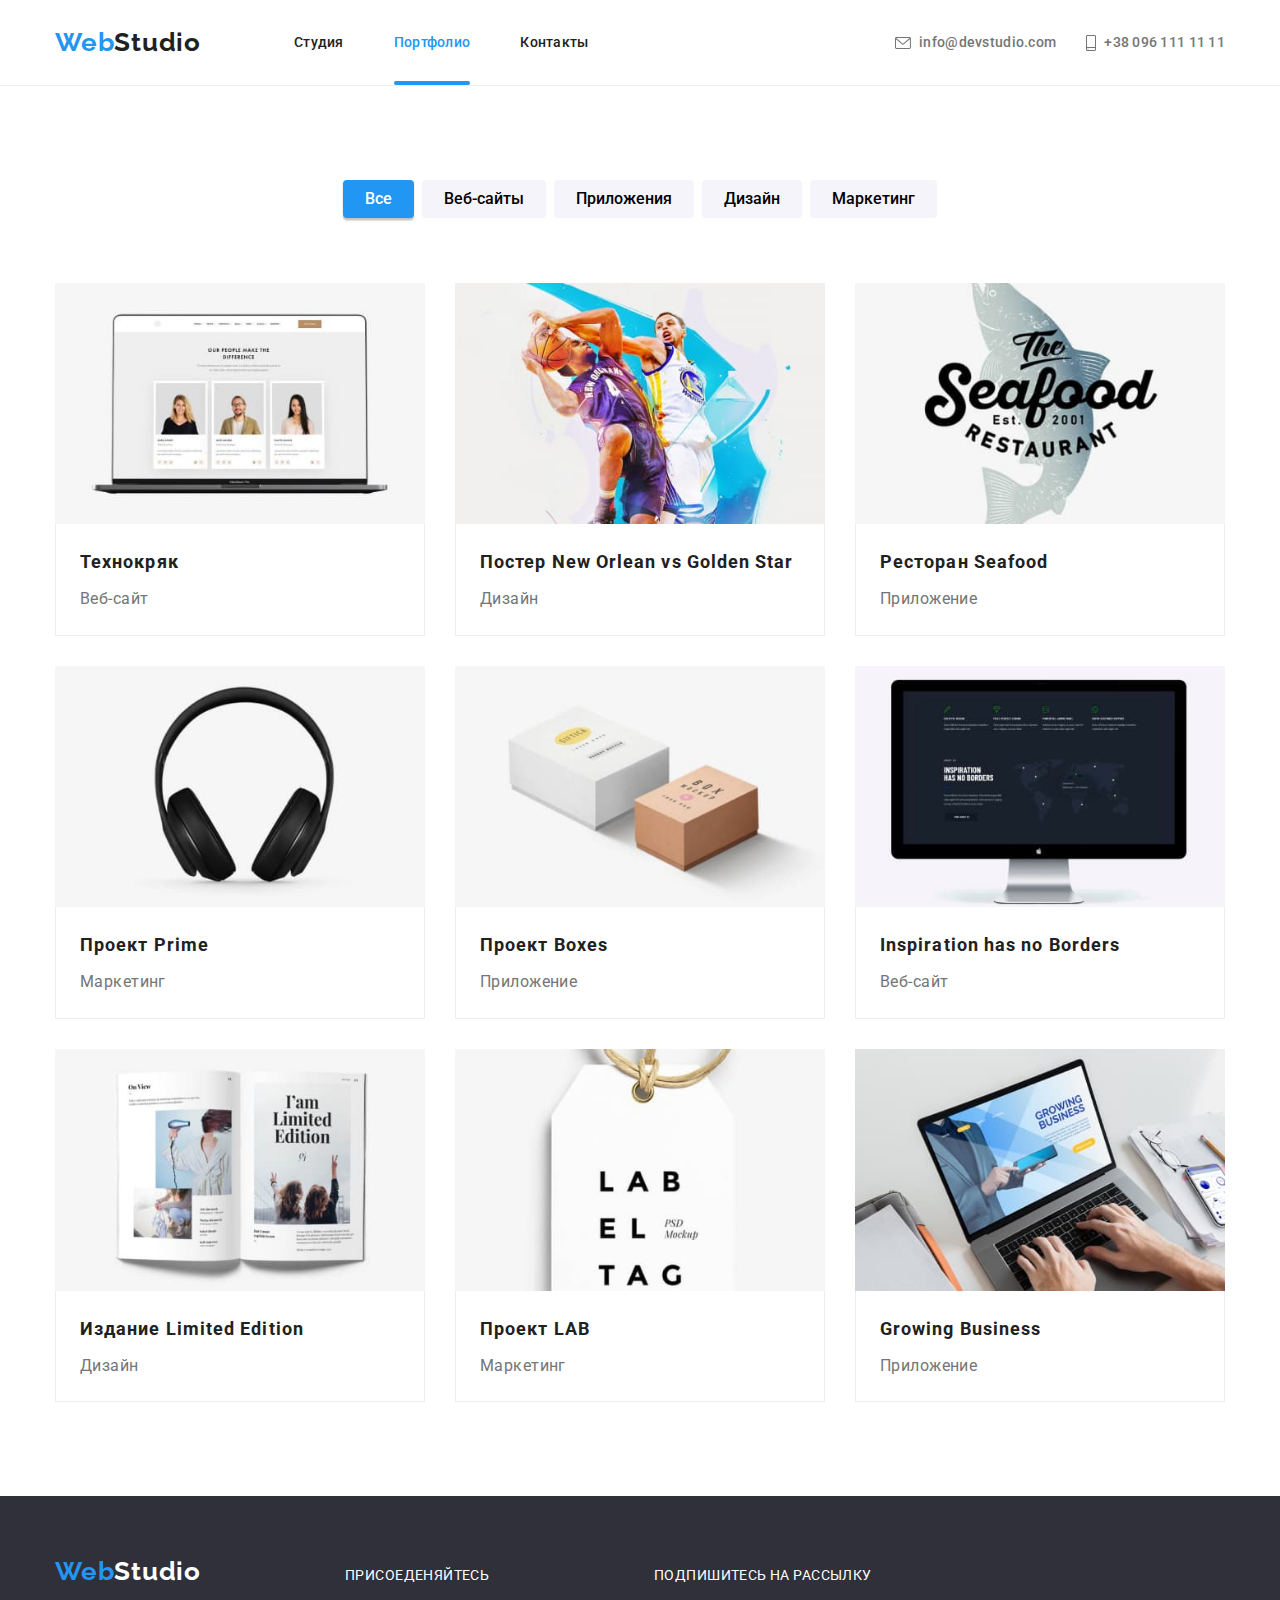
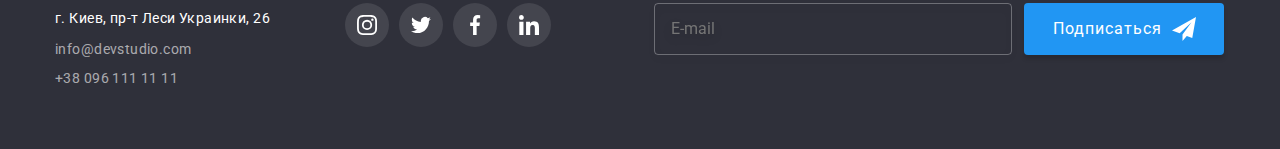
==== portfolio.html @ b33a1e32 "first commit" ====
<!DOCTYPE html>
<html lang="ru">
  <head>
    <meta charset="UTF-8" />
    <meta http-equiv="X-UA-Compatible" content="IE=edge" />
    <meta name="viewport" content="width=device-width, initial-scale=1.0" />
    <title>WebStudio</title>

    <link rel="preconnect" href="https://fonts.googleapis.com" />
    <link rel="preconnect" href="https://fonts.gstatic.com" crossorigin />
    <link
      href="https://fonts.googleapis.com/css2?family=Raleway:wght@700&family=Roboto:wght@400;500;700;900&display=swap"
      rel="stylesheet"
    />

    <link
      rel="stylesheet"
      href="https://cdnjs.cloudflare.com/ajax/libs/modern-normalize/1.0.0/modern-normalize.min.css"
    />

    <link rel="stylesheet" href="css/main.min.css" />
  </head>
  <body>
    <!-- Шапка -->
    <header class="header">
      <div class="container header__wrap">
        <a class="logo logo--for-header" href="/index.html" lang="en"
          ><span class="logo__span">Web</span>Studio</a
        >

        <button class="menu__button" type="button">
          <svg
            width="40"
            height="40"
            aria-expanded="false"
            aria-controls="header__menu"
            aria-label="Переключатель мобильного меню"
          >
            <use
              class="menu__open"
              href="./images/icons.svg#icon-menu-mobile"
            ></use>
            <use
              class="menu__close"
              href="./images/icons.svg#icon-close-mobile"
            ></use>
          </svg>
        </button>

        <div class="header__menu" id="header__menu">
          <nav class="nav">
            <ul class="flex nav__list">
              <li class="nav__item">
                <a class="nav__link" href="index.html">Студия</a>
              </li>
              <li class="nav__item">
                <a class="nav__link nav__link--active" href="portfolio.html"
                  >Портфолио</a
                >
              </li>
              <li class="nav__item nav__item--margin">
                <a class="nav__link" href="#footer">Контакты</a>
              </li>
            </ul>
          </nav>

          <div class="header-contacts">
            <ul class="flex header-contacts__list">
              <li class="header-contacts__item">
                <a
                  class="nav__link nav__link--color"
                  href="mailto:info@devstudio.com"
                >
                  <svg class="header-contacts__icon" width="16" height="12">
                    <use href="./images/icons.svg#envelope"></use>
                  </svg>
                  info@devstudio.com
                </a>
              </li>
              <li class="header-contacts__item header-contacts__item--margin">
                <a
                  class="nav__link nav__link--color nav__link--phone"
                  href="tel:+380961111111"
                >
                  <svg class="header-contacts__icon" width="10" height="16">
                    <use href="./images/icons.svg#smartphone"></use>
                  </svg>
                  +38 096 111 11 11
                </a>
              </li>
            </ul>
            <ul class="header-social__list">
              <li class="header-social__item header-social__item--after">
                <a class="header-social__link" href="#">Instagram</a>
              </li>
              <li class="header-social__item header-social__item--after">
                <a class="header-social__link" href="#">Twitter</a>
              </li>
              <li class="header-social__item header-social__item--after">
                <a class="header-social__link" href="#">Facebook</a>
              </li>
              <li class="header-social__item">
                <a class="header-social__link" href="#">LinkedIn</a>
              </li>
            </ul>
          </div>
        </div>
      </div>
    </header>
    <!-- Главный контент -->
    <main class="main">
      <section class="section portfolio">
        <div class="container">
          <!-- Логический заголовок -->
          <h1 class="visually-hidden">Портфолио</h1>
          <div class="portfolio__btn-wrapper">
            <ul class="portfolio__btn-list">
              <li class="portfolio__btn-item">
                <button
                  class="portfolio__btn portfolio__btn--active"
                  type="button"
                >
                  Все
                </button>
              </li>
              <li class="portfolio__btn-item">
                <button class="portfolio__btn" type="button">Веб-сайты</button>
              </li>
              <li class="portfolio__btn-item">
                <button class="portfolio__btn" type="button">Приложения</button>
              </li>
              <li class="portfolio__btn-item">
                <button class="portfolio__btn" type="button">Дизайн</button>
              </li>
              <li class="portfolio__btn-item portfolio__btn-item--no-margin">
                <button class="portfolio__btn" type="button">Маркетинг</button>
              </li>
            </ul>
          </div>

          <ul class="portfolio__list">
            <li class="portfolio__item">
              <a class="potfolio__link" href="#">
                <div class="portfolio__thumb">
                  <img
                    class="potfolio__img"
                    srcset="
                      ./images/project-1.jpg    1x,
                      ./images/project-1@x2.jpg 2x
                    "
                    src="./images/project-1.jpg"
                    width="450"
                    alt="проект-1"
                  />
                  <div class="portfolio__overlay">
                    <p class="potfolio__description">
                      Технокряк это современная площадка распространения
                      коронавируса. Компании используют эту платформу для
                      цифрового шпионажа и атак на защищённые сервера
                      конкурентов.
                    </p>
                  </div>
                </div>

                <div class="portfolio__inside-cards">
                  <h2 class="portfolio__title">Технокряк</h2>
                  <p class="portfolio__text portfolio__text--padding">
                    Веб-сайт
                  </p>
                </div>
              </a>
            </li>

            <li class="portfolio__item">
              <a class="potfolio__link" href="#">
                <div class="portfolio__thumb">
                  <img
                    class="potfolio__img"
                    srcset="
                      ./images/project-2.jpg    1x,
                      ./images/project-2@x2.jpg 2x
                    "
                    src="./images/project-2.jpg"
                    width="450"
                    alt="проект-2"
                  />
                  <div class="portfolio__overlay">
                    <p class="potfolio__description">
                      Технокряк это современная площадка распространения
                      коронавируса. Компании используют эту платформу для
                      цифрового шпионажа и атак на защищённые сервера
                      конкурентов.
                    </p>
                  </div>
                </div>

                <div class="portfolio__inside-cards">
                  <h2 class="portfolio__title">
                    Постер <span lang="en">New Orlean vs Golden Star</span>
                  </h2>
                  <p class="portfolio__text">Дизайн</p>
                </div>
              </a>
            </li>

            <li class="portfolio__item">
              <a class="potfolio__link" href="#">
                <div class="portfolio__thumb">
                  <img
                    class="potfolio__img"
                    srcset="
                      ./images/project-3.jpg    1x,
                      ./images/project-3@x2.jpg 2x
                    "
                    src="./images/project-3.jpg"
                    width="450"
                    alt="проект-3"
                  />
                  <div class="portfolio__overlay">
                    <p class="potfolio__description">
                      Технокряк это современная площадка распространения
                      коронавируса. Компании используют эту платформу для
                      цифрового шпионажа и атак на защищённые сервера
                      конкурентов.
                    </p>
                  </div>
                </div>

                <div class="portfolio__inside-cards">
                  <h2 class="portfolio__title">
                    Ресторан <span lang="en">Seafood</span>
                  </h2>
                  <p class="portfolio__text">Приложение</p>
                </div>
              </a>
            </li>

            <li class="portfolio__item">
              <a class="potfolio__link" href="#">
                <div class="portfolio__thumb">
                  <img
                    class="potfolio__img"
                    srcset="
                      ./images/project-4.jpg    1x,
                      ./images/project-4@x2.jpg 2x
                    "
                    src="./images/project-4.jpg"
                    width="450"
                    alt="проект-4"
                  />
                  <div class="portfolio__overlay">
                    <p class="potfolio__description">
                      Технокряк это современная площадка распространения
                      коронавируса. Компании используют эту платформу для
                      цифрового шпионажа и атак на защищённые сервера
                      конкурентов.
                    </p>
                  </div>
                </div>

                <div class="portfolio__inside-cards">
                  <h2 class="portfolio__title">
                    Проект <span lang="en">Prime</span>
                  </h2>
                  <p class="portfolio__text">Маркетинг</p>
                </div>
              </a>
            </li>

            <li class="portfolio__item">
              <a class="potfolio__link" href="#">
                <div class="portfolio__thumb">
                  <img
                    class="potfolio__img"
                    srcset="
                      ./images/project-5.jpg    1x,
                      ./images/project-5@x2.jpg 2x
                    "
                    src="./images/project-5.jpg"
                    width="450"
                    alt="проект-5"
                  />
                  <div class="portfolio__overlay">
                    <p class="potfolio__description">
                      Технокряк это современная площадка распространения
                      коронавируса. Компании используют эту платформу для
                      цифрового шпионажа и атак на защищённые сервера
                      конкурентов.
                    </p>
                  </div>
                </div>

                <div class="portfolio__inside-cards">
                  <h2 class="portfolio__title">
                    Проект <span lang="en">Boxes</span>
                  </h2>
                  <p class="portfolio__text">Приложение</p>
                </div>
              </a>
            </li>

            <li class="portfolio__item">
              <a class="potfolio__link" href="#">
                <div class="portfolio__thumb">
                  <img
                    class="potfolio__img"
                    srcset="
                      ./images/project-6.jpg    1x,
                      ./images/project-6@x2.jpg 2x
                    "
                    src="./images/project-6.jpg"
                    width="450"
                    alt="проект-6"
                  />
                  <div class="portfolio__overlay">
                    <p class="potfolio__description">
                      Технокряк это современная площадка распространения
                      коронавируса. Компании используют эту платформу для
                      цифрового шпионажа и атак на защищённые сервера
                      конкурентов.
                    </p>
                  </div>
                </div>

                <div class="portfolio__inside-cards">
                  <h2 class="portfolio__title" lang="en">
                    Inspiration has no Borders
                  </h2>
                  <p class="portfolio__text">Веб-сайт</p>
                </div>
              </a>
            </li>

            <li class="portfolio__item">
              <a class="potfolio__link" href="#">
                <div class="portfolio__thumb">
                  <img
                    class="potfolio__img"
                    srcset="
                      ./images/project-7.jpg    1x,
                      ./images/project-7@x2.jpg 2x
                    "
                    src="./images/project-7.jpg"
                    width="450"
                    alt="проект-7"
                  />
                  <div class="portfolio__overlay">
                    <p class="potfolio__description">
                      Технокряк это современная площадка распространения
                      коронавируса. Компании используют эту платформу для
                      цифрового шпионажа и атак на защищённые сервера
                      конкурентов.
                    </p>
                  </div>
                </div>

                <div class="portfolio__inside-cards">
                  <h2 class="portfolio__title">
                    Издание <span lang="en">Limited Edition</span>
                  </h2>
                  <p class="portfolio__text">Дизайн</p>
                </div>
              </a>
            </li>

            <li class="portfolio__item">
              <a class="potfolio__link" href="#">
                <div class="portfolio__thumb">
                  <img
                    class="potfolio__img"
                    srcset="
                      ./images/project-8.jpg    1x,
                      ./images/project-8@x2.jpg 2x
                    "
                    src="./images/project-8.jpg"
                    width="450"
                    alt="проект-8"
                  />
                  <div class="portfolio__overlay">
                    <p class="potfolio__description">
                      Технокряк это современная площадка распространения
                      коронавируса. Компании используют эту платформу для
                      цифрового шпионажа и атак на защищённые сервера
                      конкурентов.
                    </p>
                  </div>
                </div>

                <div class="portfolio__inside-cards">
                  <h2 class="portfolio__title">
                    Проект <span lang="en">LAB</span>
                  </h2>
                  <p class="portfolio__text">Маркетинг</p>
                </div>
              </a>
            </li>

            <li class="portfolio__item">
              <a class="potfolio__link" href="#">
                <div class="portfolio__thumb">
                  <img
                    class="potfolio__img"
                    srcset="
                      ./images/project-9.jpg    1x,
                      ./images/project-9@x2.jpg 2x
                    "
                    src="./images/project-9.jpg"
                    width="450"
                    alt="проект-9"
                  />
                  <div class="portfolio__overlay">
                    <p class="potfolio__description">
                      Технокряк это современная площадка распространения
                      коронавируса. Компании используют эту платформу для
                      цифрового шпионажа и атак на защищённые сервера
                      конкурентов.
                    </p>
                  </div>
                </div>

                <div class="portfolio__inside-cards">
                  <h2 class="portfolio__title" lang="en">Growing Business</h2>
                  <p class="portfolio__text">Приложение</p>
                </div>
              </a>
            </li>
          </ul>
        </div>
      </section>
    </main>
    <footer class="footer" id="footer">
      <div class="container">
        <div class="footer__contacts">
          <div class="address-wrap">
            <a class="logo logo--for-footer" href="#" lang="en"
              ><span class="logo__span">Web</span>Studio</a
            >
            <address class="address">
              г. Киев, пр-т Леси Украинки, 26
              <a class="address__link" href="mailto:info@devstudio.com"
                >info@devstudio.com</a
              >
              <a class="address__link" href="tel:+380961111111"
                >+38 096 111 11 11</a
              >
            </address>
          </div>

          <div class="social">
            <span class="footer__title">присоеденяйтесь</span>
            <ul class="social__list">
              <li class="social__item">
                <a class="social__link social__link--for-footer" href="#">
                  <svg class="social__icon" width="20" height="20">
                    <use href="./images/icons.svg#instagram"></use>
                  </svg>
                </a>
              </li>
              <li class="social__item">
                <a class="social__link social__link--for-footer" href="#">
                  <svg class="social__icon" width="20" height="20">
                    <use href="./images/icons.svg#twitter"></use>
                  </svg>
                </a>
              </li>
              <li class="social__item">
                <a class="social__link social__link--for-footer" href="#">
                  <svg class="social__icon" width="20" height="20">
                    <use href="./images/icons.svg#facebook"></use>
                  </svg>
                </a>
              </li>
              <li class="social__item social__item--last">
                <a class="social__link social__link--for-footer" href="#">
                  <svg class="social__icon" width="20" height="20">
                    <use href="./images/icons.svg#linkedin"></use>
                  </svg>
                </a>
              </li>
            </ul>
          </div>

          <div class="footer__form">
            <span class="footer__title">Подпишитесь на рассылку</span>
            <form class="form">
              <input
                class="form__input"
                type="mail"
                name="e-mail"
                placeholder="E-mail"
              />
              <button class="btn btn--footer">
                Подписаться
                <svg class="btn__logo--footer" width="24" height="24">
                  <use href="./images/icons.svg#send"></use>
                </svg>
              </button>
            </form>
          </div>
        </div>
      </div>
    </footer>

    <script src="./js/mobile-menu.js"></script>
  </body>
</html>
---- css/main.min.css ----
*{outline:none}h1,h2,h3,h4,h5,h6,p,ul{margin:0;padding:0}a{text-decoration:none}img{display:block;max-width:100%;height:auto}ul{list-style:none;padding:0;margin:0}body{font-family:"Roboto",sans-serif;font-size:14px;letter-spacing:0.03em;margin:0;padding:0;color:#fff;background-color:#fff}body.modal-open,body.menu-open{overflow:hidden}.section{text-align:center;padding-top:60px;padding-bottom:60px}@media screen and (min-width: 1200px){.section{padding-top:94px;padding-bottom:94px}}.container{max-width:480px;margin:0 auto;padding-left:15px;padding-right:15px}@media screen and (min-width: 768px){.container{max-width:768px}}@media screen and (min-width: 1200px){.container{max-width:1200px}}.visually-hidden{position:absolute;width:1px;height:1px;margin:-1px;border:0;padding:0;white-space:nowrap;-webkit-clip-path:inset(100%);clip-path:inset(100%);clip:rect(0 0 0 0);overflow:hidden}.flex{display:-webkit-box;display:-ms-flexbox;display:flex;-webkit-box-pack:center;-ms-flex-pack:center;justify-content:center;-webkit-box-align:center;-ms-flex-align:center;align-items:center}.section-title{font-weight:700;font-size:28px;line-height:1.2;margin-bottom:30px;color:#212121}.social__list{display:-webkit-box;display:-ms-flexbox;display:flex;-webkit-box-align:center;-ms-flex-align:center;align-items:center;-webkit-box-pack:center;-ms-flex-pack:center;justify-content:center}.social__link{display:-webkit-box;display:-ms-flexbox;display:flex;-webkit-box-align:center;-ms-flex-align:center;align-items:center;-webkit-box-pack:center;-ms-flex-pack:center;justify-content:center;width:44px;height:44px;border:none;border-radius:50%;outline:none;-webkit-transition:background-color 250ms cubic-bezier(0.4, 0, 0.2, 1),color 250ms cubic-bezier(0.4, 0, 0.2, 1);transition:background-color 250ms cubic-bezier(0.4, 0, 0.2, 1),color 250ms cubic-bezier(0.4, 0, 0.2, 1)}.social__link:focus-within,.social__link:hover{background-color:#2196f3}.social__link--for-team{color:#afb1b8}.social__link--for-team:hover{color:#fff}.social__item{margin-right:10px}.social__item--last{margin-right:0}.social__link--for-footer{color:#fff;background-color:rgba(255,255,255,0.1)}.social__icon{fill:currentColor}.header{border-bottom:1px solid #ececec}.header__wrap{position:relative}@media screen and (min-width: 768px){.header__wrap{display:-webkit-box;display:-ms-flexbox;display:flex;-webkit-box-align:center;-ms-flex-align:center;align-items:center}}.header__menu{display:none;font-weight:500;letter-spacing:0.02em;color:#212121;background-color:#fff}@media screen and (max-width: 767px){.header__menu.is-open{display:-webkit-box;display:-ms-flexbox;display:flex;-webkit-box-orient:vertical;-webkit-box-direction:normal;-ms-flex-direction:column;flex-direction:column;-webkit-box-pack:justify;-ms-flex-pack:justify;justify-content:space-between;position:absolute;top:0;left:0;width:100%;height:100vh;padding:40px 48px;z-index:5}}@media screen and (min-width: 768px){.header__menu{display:-webkit-box;display:-ms-flexbox;display:flex;-webkit-box-align:center;-ms-flex-align:center;align-items:center;-webkit-box-flex:1;-ms-flex-positive:1;flex-grow:1;margin-left:88px}}@media screen and (min-width: 1200px){.header__menu{margin-left:93px}}.nav__list{-webkit-box-orient:vertical;-webkit-box-direction:normal;-ms-flex-direction:column;flex-direction:column;-webkit-box-align:start;-ms-flex-align:start;align-items:flex-start}@media screen and (min-width: 768px){.nav__list{-webkit-box-orient:horizontal;-webkit-box-direction:normal;-ms-flex-direction:row;flex-direction:row;-webkit-box-align:center;-ms-flex-align:center;align-items:center}}@media screen and (max-width: 767px){.nav__item{margin-bottom:32px}}@media screen and (min-width: 768px){.nav__item{margin-right:50px}}.nav__link{position:relative;display:block;font-size:40px;line-height:1.2;color:#212121;-webkit-transition:color 250ms cubic-bezier(0.4, 0, 0.2, 1),background 250ms cubic-bezier(0.4, 0, 0.2, 1);transition:color 250ms cubic-bezier(0.4, 0, 0.2, 1),background 250ms cubic-bezier(0.4, 0, 0.2, 1)}.nav__link:hover,.nav__link:focus{color:#2196f3}@media screen and (min-width: 768px){.nav__link{font-size:14px;line-height:1.5;padding-top:32px;padding-bottom:32px}}.nav__link--active{color:#2196f3}.nav__link--active.nav__link--active::after{content:'';position:absolute;left:0;bottom:0;display:block;width:100%;height:4px;background:#2196f3;border-radius:2px}@media screen and (min-width: 768px){.header-contacts{margin-left:auto}}.header-contacts__list{-webkit-box-orient:vertical;-webkit-box-direction:reverse;-ms-flex-direction:column-reverse;flex-direction:column-reverse;-webkit-box-align:start;-ms-flex-align:start;align-items:flex-start}@media screen and (min-width: 768px){.header-contacts__list{-webkit-box-orient:vertical;-webkit-box-direction:normal;-ms-flex-direction:column;flex-direction:column}}@media screen and (min-width: 1200px){.header-contacts__list{-webkit-box-orient:horizontal;-webkit-box-direction:normal;-ms-flex-direction:row;flex-direction:row}}@media screen and (max-width: 767px){.header-contacts__item{margin-bottom:64px}}@media screen and (min-width: 768px){.header-contacts__item{margin-bottom:10px}}@media screen and (min-width: 1200px){.header-contacts__item{padding-top:32px;padding-bottom:32px;margin:0;margin-right:30px}}@media screen and (max-width: 767px){.header-contacts__item--margin{margin-bottom:32px}}@media screen and (min-width: 768px){.header-contacts__item--margin{margin-bottom:0}}@media screen and (min-width: 1200px){.header-contacts__item--margin{margin-right:0}}.nav__link--color{color:#757575}@media screen and (max-width: 767px){.nav__link--color{font-size:24px;line-height:1.2}}@media screen and (min-width: 768px){.nav__link--color{display:-webkit-box;display:-ms-flexbox;display:flex;-webkit-box-align:center;-ms-flex-align:center;align-items:center;padding-top:0;padding-bottom:0}}@media screen and (max-width: 767px){.nav__link--phone{font-size:calc((100vw - 320px) / (480 - 320) * (34 - 26) + 26px);line-height:1.2;color:#2196f3}}.header-contacts__icon{display:none}@media screen and (min-width: 768px){.header-contacts__icon{display:inline-block;margin-right:8px;fill:currentColor}}.header-social__list{display:-webkit-box;display:-ms-flexbox;display:flex;margin:-10px}@media screen and (min-width: 768px){.header-social__list{display:none}}.header-social__item{position:relative;margin:10px}.header-social__item--after::after{content:'';position:absolute;top:0;right:-10px;height:100%;border-right:1px solid rgba(33,33,33,0.2)}.header-social__link{color:#2196f3}.logo{display:inline-block;font-family:"Raleway",sans-serif;font-weight:bold;font-size:24px;line-height:1.2;letter-spacing:0.03em;color:#212121}@media screen and (min-width: 1200px){.logo{font-size:26px}}.logo__span{color:#2196f3}.logo--for-header{margin-top:16px;margin-bottom:16px}.logo--for-footer{color:#fff;margin-bottom:20px}.menu__button{position:absolute;top:50%;right:0;-webkit-transform:translateY(-50%);transform:translateY(-50%);width:44px;height:44px;margin:0;padding:0;border:0;background-color:transparent;z-index:10;-webkit-transition:opacity 250ms cubic-bezier(0.4, 0, 0.2, 1),color 250ms cubic-bezier(0.4, 0, 0.2, 1);transition:opacity 250ms cubic-bezier(0.4, 0, 0.2, 1),color 250ms cubic-bezier(0.4, 0, 0.2, 1)}.menu__button:focus,.menu__button:hover{color:#2196f3}@media screen and (min-width: 768px){.menu__button{display:none}}.menu__button .menu__close{opacity:0}.menu__button.is-open .menu__close{opacity:1}.menu__button.is-open .menu__open{opacity:0}.menu__close,.menu__open{fill:currentColor}.section__hero{max-width:480px;margin-left:auto;margin-right:auto;padding-top:118px;padding-bottom:118px;text-align:center;background-color:#2f303a;background-image:-webkit-gradient(linear, left top, right top, from(rgba(47,48,58,0.4)), to(rgba(47,48,58,0.4))),url("../../images/mobile/hero-bg-img.jpg");background-image:linear-gradient(to right, rgba(47,48,58,0.4), rgba(47,48,58,0.4)),url("../../images/mobile/hero-bg-img.jpg");background-repeat:no-repeat;background-position:center;background-size:cover}@media (min-device-pixel-ratio: 2), (-webkit-min-device-pixel-ratio: 2), (min-resolution: 192dpi), (min-resolution: 2dppx){.section__hero{background-image:-webkit-gradient(linear, left top, right top, from(rgba(47,48,58,0.4)), to(rgba(47,48,58,0.4))),url("../../images/mobile/hero-bg-img@2x.jpg");background-image:linear-gradient(to right, rgba(47,48,58,0.4), rgba(47,48,58,0.4)),url("../../images/mobile/hero-bg-img@2x.jpg")}}@media screen and (min-width: 768px){.section__hero{max-width:768px;background-image:-webkit-gradient(linear, left top, right top, from(rgba(47,48,58,0.4)), to(rgba(47,48,58,0.4))),url("../../images/tablet/hero-bg-img.jpg");background-image:linear-gradient(to right, rgba(47,48,58,0.4), rgba(47,48,58,0.4)),url("../../images/tablet/hero-bg-img.jpg")}}@media screen and (min-width: 768px) and (min-device-pixel-ratio: 2), screen and (min-width: 768px) and (-webkit-min-device-pixel-ratio: 2), screen and (min-width: 768px) and (min-resolution: 192dpi), screen and (min-width: 768px) and (min-resolution: 2dppx){.section__hero{background-image:-webkit-gradient(linear, left top, right top, from(rgba(47,48,58,0.4)), to(rgba(47,48,58,0.4))),url("../../images/tablet/hero-bg-img@2x.jpg");background-image:linear-gradient(to right, rgba(47,48,58,0.4), rgba(47,48,58,0.4)),url("../../images/tablet/hero-bg-img@2x.jpg")}}@media screen and (min-width: 1200px){.section__hero{max-width:1600px;padding-top:200px;padding-bottom:200px;background-image:-webkit-gradient(linear, left top, right top, from(rgba(47,48,58,0.4)), to(rgba(47,48,58,0.4))),url("../../images/desctop/hero-bg-img.jpg");background-image:linear-gradient(to right, rgba(47,48,58,0.4), rgba(47,48,58,0.4)),url("../../images/desctop/hero-bg-img.jpg")}}@media screen and (min-width: 1200px) and (min-device-pixel-ratio: 2), screen and (min-width: 1200px) and (-webkit-min-device-pixel-ratio: 2), screen and (min-width: 1200px) and (min-resolution: 192dpi), screen and (min-width: 1200px) and (min-resolution: 2dppx){.section__hero{background-image:-webkit-gradient(linear, left top, right top, from(rgba(47,48,58,0.4)), to(rgba(47,48,58,0.4))),url("../../images/desctop/hero-bg-img@2x.jpg");background-image:linear-gradient(to right, rgba(47,48,58,0.4), rgba(47,48,58,0.4)),url("../../images/desctop/hero-bg-img@2x.jpg")}}.hero__title{max-width:360px;margin:0 auto;margin-bottom:30px;font-weight:900;font-size:26px;line-height:1.6;letter-spacing:0.06em;text-transform:uppercase}@media screen and (min-width: 1200px){.hero__title{min-width:696px;font-size:44px;line-height:1.4}}.btn{font-family:"Roboto",sans-serif;font-size:16px;line-height:1.9;letter-spacing:0.06em;color:#fff;background:#2196f3;-webkit-box-shadow:0px 4px 4px rgba(0,0,0,0.15);box-shadow:0px 4px 4px rgba(0,0,0,0.15);border:none;border-radius:4px;padding:10px 32px;cursor:pointer;-webkit-transition:background-color 250ms cubic-bezier(0.4, 0, 0.2, 1),color 250ms cubic-bezier(0.4, 0, 0.2, 1),-webkit-box-shadow 250ms cubic-bezier(0.4, 0, 0.2, 1);transition:background-color 250ms cubic-bezier(0.4, 0, 0.2, 1),color 250ms cubic-bezier(0.4, 0, 0.2, 1),-webkit-box-shadow 250ms cubic-bezier(0.4, 0, 0.2, 1);transition:background-color 250ms cubic-bezier(0.4, 0, 0.2, 1),color 250ms cubic-bezier(0.4, 0, 0.2, 1),box-shadow 250ms cubic-bezier(0.4, 0, 0.2, 1);transition:background-color 250ms cubic-bezier(0.4, 0, 0.2, 1),color 250ms cubic-bezier(0.4, 0, 0.2, 1),box-shadow 250ms cubic-bezier(0.4, 0, 0.2, 1),-webkit-box-shadow 250ms cubic-bezier(0.4, 0, 0.2, 1)}.btn:focus,.btn:hover{background-color:#188ce8;-webkit-box-shadow:0px 4px 4px rgba(0,0,0,0.15);box-shadow:0px 4px 4px rgba(0,0,0,0.15);border-radius:4px}.btn--form{padding:10px 55px 10px 56px}.btn--footer{display:-webkit-box;display:-ms-flexbox;display:flex;-webkit-box-align:center;-ms-flex-align:center;align-items:center;margin:0 auto;padding:10px 28px 10px 29px}@media screen and (min-width: 1200px){.btn--footer{margin-left:12px}}.btn__logo--footer{margin-left:10px;fill:currentColor}.backdrop.is-hidden{visibility:hidden;opacity:0;pointer-events:none}.backdrop{position:fixed;top:0;left:0;width:100%;height:100%;padding:93px 15px 94px 15px;background:rgba(0,0,0,0.2);visibility:visible;opacity:1;z-index:1;-webkit-transition:opacity 250ms cubic-bezier(0.4, 0, 0.2, 1),visibility 250ms cubic-bezier(0.4, 0, 0.2, 1);transition:opacity 250ms cubic-bezier(0.4, 0, 0.2, 1),visibility 250ms cubic-bezier(0.4, 0, 0.2, 1);overflow-y:scroll}@media screen and (min-width: 768px){.backdrop{padding:0}}.modal{position:relative;padding:40px;background-color:#fff;-webkit-box-shadow:0px 1px 3px rgba(0,0,0,0.12),0px 1px 1px rgba(0,0,0,0.14),0px 2px 1px rgba(0,0,0,0.2);box-shadow:0px 1px 3px rgba(0,0,0,0.12),0px 1px 1px rgba(0,0,0,0.14),0px 2px 1px rgba(0,0,0,0.2);border-radius:4px}@media screen and (max-width: 767px){.modal{max-width:450px}}@media screen and (min-width: 768px){.modal{position:absolute;top:50%;left:50%;width:450px;-webkit-transform:translate(-50%, -50%);transform:translate(-50%, -50%)}}@media screen and (min-width: 1200px){.modal{width:528px}}.modal__close-btn{position:absolute;top:8px;right:8px;width:30px;height:30px;display:-webkit-box;display:-ms-flexbox;display:flex;-webkit-box-pack:center;-ms-flex-pack:center;justify-content:center;-webkit-box-align:center;-ms-flex-align:center;align-items:center;background-color:transparent;color:#000;border:1px solid rgba(0,0,0,0.1);border-radius:50%;outline:none;-webkit-transition:color 250ms cubic-bezier(0.4, 0, 0.2, 1);transition:color 250ms cubic-bezier(0.4, 0, 0.2, 1)}.modal__close-btn:hover,.modal__close-btn:focus{color:#2196f3}.modal__close-icon{fill:currentColor}.modal__title{font-size:20px;line-height:1.5;margin-bottom:12px;color:#212121}.modal__inputs{font-size:14px;line-height:2;margin-bottom:20px}.modal__field{position:relative;color:#212121;-webkit-transition:color 250ms cubic-bezier(0.4, 0, 0.2, 1);transition:color 250ms cubic-bezier(0.4, 0, 0.2, 1)}.modal__field{margin-bottom:10px}.modal__field:last-child{margin-bottom:0}.modal__label{display:-webkit-box;display:-ms-flexbox;display:flex;-webkit-box-orient:vertical;-webkit-box-direction:normal;-ms-flex-direction:column;flex-direction:column;text-align:left}.modal__label:hover,.modal__label:focus-within{color:#2196f3}.modal__text{display:block;margin-bottom:4px;font-size:12px;line-height:1.2;color:#757575}.modal__wrap{position:relative}.modal__input{border:1px solid rgba(33,33,33,0.2);border-radius:4px;-webkit-transition:border 250ms cubic-bezier(0.4, 0, 0.2, 1),-webkit-filter 250ms cubic-bezier(0.4, 0, 0.2, 1);transition:border 250ms cubic-bezier(0.4, 0, 0.2, 1),-webkit-filter 250ms cubic-bezier(0.4, 0, 0.2, 1);transition:border 250ms cubic-bezier(0.4, 0, 0.2, 1),filter 250ms cubic-bezier(0.4, 0, 0.2, 1);transition:border 250ms cubic-bezier(0.4, 0, 0.2, 1),filter 250ms cubic-bezier(0.4, 0, 0.2, 1),-webkit-filter 250ms cubic-bezier(0.4, 0, 0.2, 1)}.modal__input{width:100%;padding:11px 12px 11px 42px;outline:none}.modal__input:focus,.modal__input:hover{border:1px solid #2196f3;-webkit-filter:drop-shadow(0px 4px 4px rgba(0,0,0,0.25));filter:drop-shadow(0px 4px 4px rgba(0,0,0,0.25));border-radius:4px}.modal__icon{position:absolute;top:50%;left:12px;-webkit-transform:translateY(-50%);transform:translateY(-50%);fill:currentColor}.modal__textarea{font-size:14px;line-height:1.15;letter-spacing:0.01em;padding:12px 16px;color:rgba(117,117,117,0.5);resize:none}.checkbox{display:-webkit-box;display:-ms-flexbox;display:flex;-webkit-box-align:center;-ms-flex-align:center;align-items:center;-webkit-box-pack:center;-ms-flex-pack:center;justify-content:center;margin-bottom:30px}.checkbox__icon{display:inline-block;width:16px;height:15px;margin-right:8px;background-image:url("data:image/svg+xml,%3Csvg width='16' height='15' fill='none' xmlns='http://www.w3.org/2000/svg'%3E%3Cpath d='M14.222 1.667v11.666H1.778V1.667h12.444Zm0-1.667H1.778C.8 0 0 .75 0 1.667v11.666C0 14.25.8 15 1.778 15h12.444C15.2 15 16 14.25 16 13.333V1.667C16 .75 15.2 0 14.222 0Z' fill='%23212121'/%3E%3C/svg%3E");-webkit-transition:background-image 250ms cubic-bezier(0.4, 0, 0.2, 1),background-color 250ms cubic-bezier(0.4, 0, 0.2, 1),-webkit-transform 250ms cubic-bezier(0.4, 0, 0.2, 1);transition:background-image 250ms cubic-bezier(0.4, 0, 0.2, 1),background-color 250ms cubic-bezier(0.4, 0, 0.2, 1),-webkit-transform 250ms cubic-bezier(0.4, 0, 0.2, 1);transition:background-image 250ms cubic-bezier(0.4, 0, 0.2, 1),background-color 250ms cubic-bezier(0.4, 0, 0.2, 1),transform 250ms cubic-bezier(0.4, 0, 0.2, 1);transition:background-image 250ms cubic-bezier(0.4, 0, 0.2, 1),background-color 250ms cubic-bezier(0.4, 0, 0.2, 1),transform 250ms cubic-bezier(0.4, 0, 0.2, 1),-webkit-transform 250ms cubic-bezier(0.4, 0, 0.2, 1);border-radius:2px}.checkbox__input:checked+.checkbox__icon{background-image:url("data:image/svg+xml,%3Csvg width='16' height='15' fill='none' xmlns='http://www.w3.org/2000/svg'%3E%3Cpath d='m3.957 7.752-.069-.066-.069.065-.888.842-.076.072.076.073 3.496 3.334.069.066.069-.066 7.504-7.158.076-.073-.076-.072-.882-.841-.069-.066-.069.066-6.553 6.246-2.539-2.422Z' fill='%23fff' stroke='%23fff' stroke-width='.2'/%3E%3C/svg%3E");background-color:#2196f3}.checkbox__input:focus+.checkbox__icon,.checkbox__input:hover+.checkbox__icon{-webkit-transform:scale(1.1);transform:scale(1.1)}.checkbox__text{font-size:12px;line-height:1.15;color:#757575}.checkbox__link{color:#2196f3;-webkit-transition:outline 250ms cubic-bezier(0.4, 0, 0.2, 1);transition:outline 250ms cubic-bezier(0.4, 0, 0.2, 1);outline:none}.checkbox__link:focus-within{outline:1px solid #2196f3;border-radius:4px}.peculiarities__list{display:block}@media screen and (min-width: 768px){.peculiarities__list{display:-webkit-box;display:-ms-flexbox;display:flex;-ms-flex-wrap:wrap;flex-wrap:wrap;margin:-15px}}.peculiarities__item{max-width:450px;margin-bottom:30px}@media screen and (min-width: 768px){.peculiarities__item{text-align:left;max-width:354px;margin:15px}}@media screen and (min-width: 1200px){.peculiarities__item{max-width:270px;margin-top:0;margin-bottom:0}}.peculiarities__item--last{margin-bottom:0}@media screen and (min-width: 768px){.peculiarities__item--last{margin-bottom:15px}}@media screen and (min-width: 1200px){.peculiarities__item--last{margin-bottom:0}}.peculiarities__icon-wrap{position:relative;width:100%;height:120px;margin-bottom:30px;border-radius:4px;background:#f5f4fa}.peculiarities__icon{position:absolute;top:50%;left:50%;-webkit-transform:translate(-50%, -50%);transform:translate(-50%, -50%);width:65.32px;height:70px}@media screen and (min-width: 768px){.peculiarities__icon{width:70px}}.peculiarities__title{font-weight:700;font-size:14px;line-height:1.5;text-transform:uppercase;margin-bottom:10px;color:#212121}.peculiarities__text{font-size:14px;line-height:1.7;text-align:left;color:#757575}.section__speciality{padding-top:0}@media screen and (max-width: 1199px){.section__speciality{display:none}}.speciality__item{position:relative;width:370px;margin-right:30px}.speciality__item--last{margin-right:0}.speciality__wrap{position:absolute;width:100%;bottom:0;padding:27px 0;background-color:rgba(47,48,58,0.8)}.speciality__text{font-size:14px;line-height:1.15;text-align:center;letter-spacing:0.03em;text-transform:uppercase;color:#fff}.section__team{background-color:#f5f4fa}@media screen and (min-width: 768px){.team__list{display:-webkit-box;display:-ms-flexbox;display:flex;-ms-flex-wrap:wrap;flex-wrap:wrap;margin:-15px}}@media screen and (min-width: 1200px){.team__list{-ms-flex-wrap:nowrap;flex-wrap:nowrap}}.team__item{max-width:450px;margin-bottom:30px;-webkit-box-shadow:0px 1px 3px rgba(0,0,0,0.12),0px 1px 1px rgba(0,0,0,0.14),0px 2px 1px rgba(0,0,0,0.2);box-shadow:0px 1px 3px rgba(0,0,0,0.12),0px 1px 1px rgba(0,0,0,0.14),0px 2px 1px rgba(0,0,0,0.2);border-radius:0px 0px 4px 4px}@media screen and (min-width: 768px){.team__item{max-width:354px;margin:15px}}@media screen and (min-width: 1200px){.team__item{min-width:270px}}.team__wrap{padding-top:30px;padding-bottom:24px}.team__title{font-weight:500;font-size:16px;line-height:1.2;margin-bottom:10px;color:#212121}.team__text{font-size:16px;line-height:1.2;text-align:center;margin-bottom:16px;color:#757575}.client__list{display:-webkit-box;display:-ms-flexbox;display:flex;-ms-flex-wrap:wrap;flex-wrap:wrap;margin:-15px}@media screen and (max-width: 479px){.client__list{-webkit-box-pack:center;-ms-flex-pack:center;justify-content:center}}@media screen and (min-width: 1200px){.client__list{-ms-flex-wrap:nowrap;flex-wrap:nowrap}}.client__item{max-width:210px;padding:16px 52px;margin:15px;border:1px solid #afb1b8;border-radius:4px;outline:none;color:#afb1b8}.client__item:focus-within,.client__item:hover{border:1px solid #2196f3;color:#2196f3}@media screen and (min-width: 768px){.client__item{max-width:226px;padding:16px 60px}}@media screen and (min-width: 1200px){.client__item{max-width:170px;padding:16px 32px}}.client__link{color:inherit;outline:none}.client__icon{fill:currentColor}.portfolio__btn-wrapper{margin-bottom:40px}@media screen and (min-width: 768px){.portfolio__btn-wrapper{margin-bottom:30px}}@media screen and (min-width: 1200px){.portfolio__btn-wrapper{margin-bottom:50px}}.portfolio__btn-list{text-align:left;margin-bottom:-15px}@media screen and (min-width: 768px){.portfolio__btn-list{display:-webkit-box;display:-ms-flexbox;display:flex;-webkit-box-pack:center;-ms-flex-pack:center;justify-content:center}}.portfolio__btn-item{display:inline-block;margin-right:8px;margin-bottom:15px}.portfolio__btn-item--no-margin{margin-right:0}.portfolio__btn{font-weight:500;font-size:16px;line-height:1.6;padding:6px 22px;border-radius:4px;border:none;background:#f5f4fa;-webkit-transition:color 250ms cubic-bezier(0.4, 0, 0.2, 1),background 250ms cubic-bezier(0.4, 0, 0.2, 1),-webkit-box-shadow 250ms cubic-bezier(0.4, 0, 0.2, 1);transition:color 250ms cubic-bezier(0.4, 0, 0.2, 1),background 250ms cubic-bezier(0.4, 0, 0.2, 1),-webkit-box-shadow 250ms cubic-bezier(0.4, 0, 0.2, 1);transition:color 250ms cubic-bezier(0.4, 0, 0.2, 1),background 250ms cubic-bezier(0.4, 0, 0.2, 1),box-shadow 250ms cubic-bezier(0.4, 0, 0.2, 1);transition:color 250ms cubic-bezier(0.4, 0, 0.2, 1),background 250ms cubic-bezier(0.4, 0, 0.2, 1),box-shadow 250ms cubic-bezier(0.4, 0, 0.2, 1),-webkit-box-shadow 250ms cubic-bezier(0.4, 0, 0.2, 1)}.portfolio__btn--active,.portfolio__btn:focus-within,.portfolio__btn:hover{color:#fff;background:#2196f3;-webkit-box-shadow:0px 3px 1px rgba(0,0,0,0.1),0px 1px 2px rgba(0,0,0,0.08),0px 2px 2px rgba(0,0,0,0.12);box-shadow:0px 3px 1px rgba(0,0,0,0.1),0px 1px 2px rgba(0,0,0,0.08),0px 2px 2px rgba(0,0,0,0.12);border-radius:4px}@media screen and (min-width: 768px){.portfolio__list{display:-webkit-box;display:-ms-flexbox;display:flex;-ms-flex-wrap:wrap;flex-wrap:wrap;margin:-15px}}.portfolio__item{max-width:450px;margin-bottom:30px}@media screen and (min-width: 768px){.portfolio__item{max-width:354px;margin-bottom:0;margin:15px}}@media screen and (min-width: 1200px){.portfolio__item{max-width:370px}}.potfolio__link{display:block;max-width:450px;text-decoration:none;cursor:pointer;-webkit-transition:-webkit-box-shadow 250ms cubic-bezier(0.4, 0, 0.2, 1);transition:-webkit-box-shadow 250ms cubic-bezier(0.4, 0, 0.2, 1);transition:box-shadow 250ms cubic-bezier(0.4, 0, 0.2, 1);transition:box-shadow 250ms cubic-bezier(0.4, 0, 0.2, 1), -webkit-box-shadow 250ms cubic-bezier(0.4, 0, 0.2, 1)}.potfolio__link:focus-within,.potfolio__link:hover{-webkit-box-shadow:0px 1px 1px rgba(0,0,0,0.12),0px 4px 4px rgba(0,0,0,0.06),1px 4px 6px rgba(0,0,0,0.16);box-shadow:0px 1px 1px rgba(0,0,0,0.12),0px 4px 4px rgba(0,0,0,0.06),1px 4px 6px rgba(0,0,0,0.16)}.potfolio__link:focus-within,.potfolio__link:hover .portfolio__overlay{-webkit-transform:translateY(0);transform:translateY(0)}@media screen and (min-width: 768px){.potfolio__link{max-width:354px}}@media screen and (min-width: 1200px){.potfolio__link{max-width:370px}}.portfolio__thumb{position:relative;overflow:hidden}.portfolio__overlay{position:absolute;top:0;left:0;width:100%;height:100%;padding:63px 24px;background-color:rgba(33,150,243,0.9);-webkit-transition:-webkit-transform 250ms cubic-bezier(0.4, 0, 0.2, 1);transition:-webkit-transform 250ms cubic-bezier(0.4, 0, 0.2, 1);transition:transform 250ms cubic-bezier(0.4, 0, 0.2, 1);transition:transform 250ms cubic-bezier(0.4, 0, 0.2, 1), -webkit-transform 250ms cubic-bezier(0.4, 0, 0.2, 1);-webkit-transform:translateY(101%);transform:translateY(101%)}.potfolio__description{font-size:18px;line-height:1.6;letter-spacing:0.03em;text-align:left;color:#fff}.portfolio__inside-cards{padding:20px 24px;text-align:left;border:1px solid #eee;border-top:none}.portfolio__title{font-weight:bold;font-size:18px;line-height:2;letter-spacing:0.06em;margin-bottom:4px;color:#212121}.portfolio__text{font-size:16px;line-height:1.9;color:#757575}@media screen and (min-width: 768px){.portfolio__text--padding{margin-bottom:36px}}@media screen and (min-width: 1200px){.portfolio__text--padding{margin-bottom:0}}.footer{padding-top:60px;padding-bottom:60px;background-color:#2f303a}.footer__contacts{text-align:center}@media screen and (min-width: 768px){.footer__contacts{display:-webkit-box;display:-ms-flexbox;display:flex;-ms-flex-wrap:wrap;flex-wrap:wrap;-webkit-box-align:baseline;-ms-flex-align:baseline;align-items:baseline}}.address-wrap{margin-bottom:60px}@media screen and (min-width: 768px){.address-wrap{margin-left:76px}}@media screen and (min-width: 1200px){.address-wrap{text-align:left;margin-left:0;margin-bottom:0}}.address{line-height:1.7;font-style:normal}.address__link{display:block;font-size:14px;line-height:1.5;margin-top:8px;color:rgba(255,255,255,0.6);-webkit-transition:color 250ms cubic-bezier(0.4, 0, 0.2, 1);transition:color 250ms cubic-bezier(0.4, 0, 0.2, 1)}.address__link:focus-within,.address__link:hover{color:#fff}.social{margin-bottom:60px}@media screen and (min-width: 768px){.social{margin-left:165px}}@media screen and (min-width: 1200px){.social{text-align:left;margin-bottom:0;margin-left:75px}}.footer__title{display:inline-block;line-height:1.15;text-transform:uppercase;margin-bottom:20px}@media screen and (min-width: 768px){.footer__form{margin:0 auto}}@media screen and (min-width: 1200px){.footer__form{text-align:left;margin-left:103px}}@media screen and (min-width: 1200px){.form{display:-webkit-box;display:-ms-flexbox;display:flex}}.form__input{display:block;max-width:450px;width:100%;font-size:16px;line-height:1.25;margin-bottom:20px;padding:15px 16px;color:#fff;background-color:transparent;border:1px solid rgba(255,255,255,0.3);-webkit-filter:drop-shadow(0px 4px 4px rgba(0,0,0,0.15));filter:drop-shadow(0px 4px 4px rgba(0,0,0,0.15));border-radius:4px}@media screen and (min-width: 768px){.form__input{width:450px}}@media screen and (min-width: 1200px){.form__input{width:358px;margin-bottom:0}}
/*# sourceMappingURL=main.min.css.map */
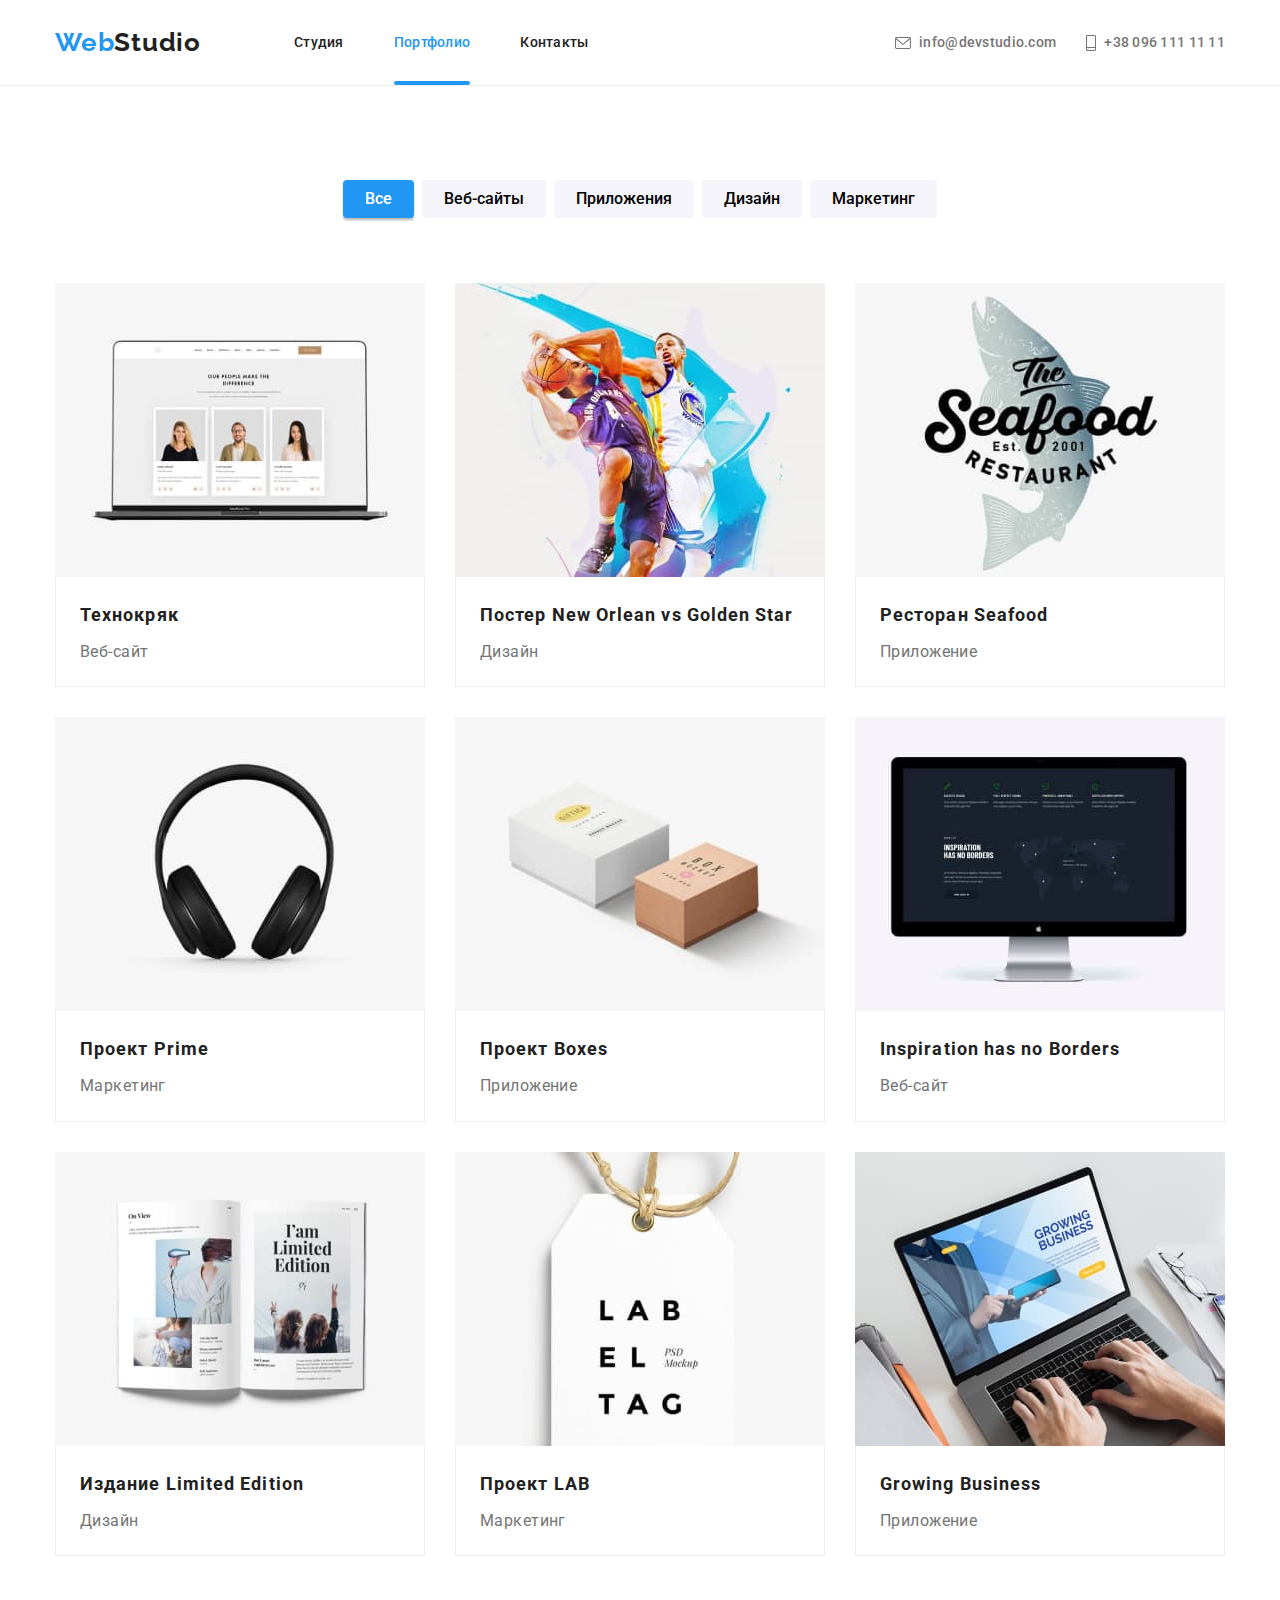
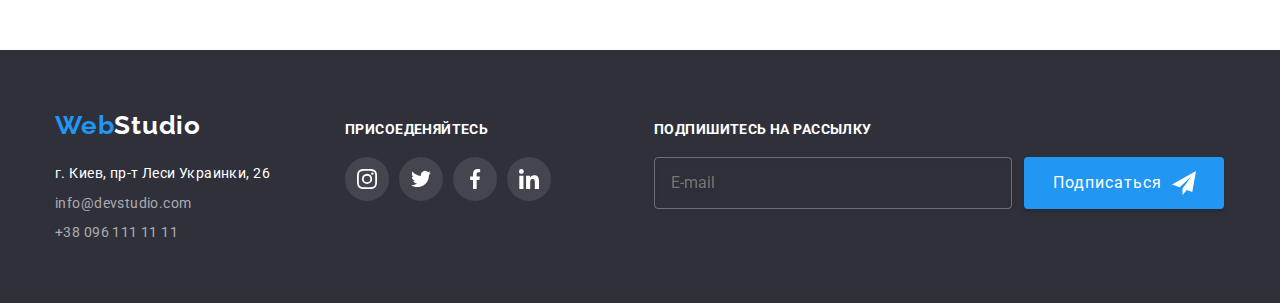
==== commit 40839aaf: "second commit" ====
--- a/portfolio.html
+++ b/portfolio.html
@@ -29,13 +29,7 @@
         >
 
         <button class="menu__button" type="button">
-          <svg
-            width="40"
-            height="40"
-            aria-expanded="false"
-            aria-controls="header__menu"
-            aria-label="Переключатель мобильного меню"
-          >
+          <svg width="40" height="40">
             <use
               class="menu__open"
               href="./images/icons.svg#icon-menu-mobile"
@@ -485,7 +479,7 @@
             <form class="form">
               <input
                 class="form__input"
-                type="mail"
+                type="email"
                 name="e-mail"
                 placeholder="E-mail"
               />
--- a/css/main.min.css
+++ b/css/main.min.css
@@ -1,2 +1,2 @@
-*{outline:none}h1,h2,h3,h4,h5,h6,p,ul{margin:0;padding:0}a{text-decoration:none}img{display:block;max-width:100%;height:auto}ul{list-style:none;padding:0;margin:0}body{font-family:"Roboto",sans-serif;font-size:14px;letter-spacing:0.03em;margin:0;padding:0;color:#fff;background-color:#fff}body.modal-open,body.menu-open{overflow:hidden}.section{text-align:center;padding-top:60px;padding-bottom:60px}@media screen and (min-width: 1200px){.section{padding-top:94px;padding-bottom:94px}}.container{max-width:480px;margin:0 auto;padding-left:15px;padding-right:15px}@media screen and (min-width: 768px){.container{max-width:768px}}@media screen and (min-width: 1200px){.container{max-width:1200px}}.visually-hidden{position:absolute;width:1px;height:1px;margin:-1px;border:0;padding:0;white-space:nowrap;-webkit-clip-path:inset(100%);clip-path:inset(100%);clip:rect(0 0 0 0);overflow:hidden}.flex{display:-webkit-box;display:-ms-flexbox;display:flex;-webkit-box-pack:center;-ms-flex-pack:center;justify-content:center;-webkit-box-align:center;-ms-flex-align:center;align-items:center}.section-title{font-weight:700;font-size:28px;line-height:1.2;margin-bottom:30px;color:#212121}.social__list{display:-webkit-box;display:-ms-flexbox;display:flex;-webkit-box-align:center;-ms-flex-align:center;align-items:center;-webkit-box-pack:center;-ms-flex-pack:center;justify-content:center}.social__link{display:-webkit-box;display:-ms-flexbox;display:flex;-webkit-box-align:center;-ms-flex-align:center;align-items:center;-webkit-box-pack:center;-ms-flex-pack:center;justify-content:center;width:44px;height:44px;border:none;border-radius:50%;outline:none;-webkit-transition:background-color 250ms cubic-bezier(0.4, 0, 0.2, 1),color 250ms cubic-bezier(0.4, 0, 0.2, 1);transition:background-color 250ms cubic-bezier(0.4, 0, 0.2, 1),color 250ms cubic-bezier(0.4, 0, 0.2, 1)}.social__link:focus-within,.social__link:hover{background-color:#2196f3}.social__link--for-team{color:#afb1b8}.social__link--for-team:hover{color:#fff}.social__item{margin-right:10px}.social__item--last{margin-right:0}.social__link--for-footer{color:#fff;background-color:rgba(255,255,255,0.1)}.social__icon{fill:currentColor}.header{border-bottom:1px solid #ececec}.header__wrap{position:relative}@media screen and (min-width: 768px){.header__wrap{display:-webkit-box;display:-ms-flexbox;display:flex;-webkit-box-align:center;-ms-flex-align:center;align-items:center}}.header__menu{display:none;font-weight:500;letter-spacing:0.02em;color:#212121;background-color:#fff}@media screen and (max-width: 767px){.header__menu.is-open{display:-webkit-box;display:-ms-flexbox;display:flex;-webkit-box-orient:vertical;-webkit-box-direction:normal;-ms-flex-direction:column;flex-direction:column;-webkit-box-pack:justify;-ms-flex-pack:justify;justify-content:space-between;position:absolute;top:0;left:0;width:100%;height:100vh;padding:40px 48px;z-index:5}}@media screen and (min-width: 768px){.header__menu{display:-webkit-box;display:-ms-flexbox;display:flex;-webkit-box-align:center;-ms-flex-align:center;align-items:center;-webkit-box-flex:1;-ms-flex-positive:1;flex-grow:1;margin-left:88px}}@media screen and (min-width: 1200px){.header__menu{margin-left:93px}}.nav__list{-webkit-box-orient:vertical;-webkit-box-direction:normal;-ms-flex-direction:column;flex-direction:column;-webkit-box-align:start;-ms-flex-align:start;align-items:flex-start}@media screen and (min-width: 768px){.nav__list{-webkit-box-orient:horizontal;-webkit-box-direction:normal;-ms-flex-direction:row;flex-direction:row;-webkit-box-align:center;-ms-flex-align:center;align-items:center}}@media screen and (max-width: 767px){.nav__item{margin-bottom:32px}}@media screen and (min-width: 768px){.nav__item{margin-right:50px}}.nav__link{position:relative;display:block;font-size:40px;line-height:1.2;color:#212121;-webkit-transition:color 250ms cubic-bezier(0.4, 0, 0.2, 1),background 250ms cubic-bezier(0.4, 0, 0.2, 1);transition:color 250ms cubic-bezier(0.4, 0, 0.2, 1),background 250ms cubic-bezier(0.4, 0, 0.2, 1)}.nav__link:hover,.nav__link:focus{color:#2196f3}@media screen and (min-width: 768px){.nav__link{font-size:14px;line-height:1.5;padding-top:32px;padding-bottom:32px}}.nav__link--active{color:#2196f3}.nav__link--active.nav__link--active::after{content:'';position:absolute;left:0;bottom:0;display:block;width:100%;height:4px;background:#2196f3;border-radius:2px}@media screen and (min-width: 768px){.header-contacts{margin-left:auto}}.header-contacts__list{-webkit-box-orient:vertical;-webkit-box-direction:reverse;-ms-flex-direction:column-reverse;flex-direction:column-reverse;-webkit-box-align:start;-ms-flex-align:start;align-items:flex-start}@media screen and (min-width: 768px){.header-contacts__list{-webkit-box-orient:vertical;-webkit-box-direction:normal;-ms-flex-direction:column;flex-direction:column}}@media screen and (min-width: 1200px){.header-contacts__list{-webkit-box-orient:horizontal;-webkit-box-direction:normal;-ms-flex-direction:row;flex-direction:row}}@media screen and (max-width: 767px){.header-contacts__item{margin-bottom:64px}}@media screen and (min-width: 768px){.header-contacts__item{margin-bottom:10px}}@media screen and (min-width: 1200px){.header-contacts__item{padding-top:32px;padding-bottom:32px;margin:0;margin-right:30px}}@media screen and (max-width: 767px){.header-contacts__item--margin{margin-bottom:32px}}@media screen and (min-width: 768px){.header-contacts__item--margin{margin-bottom:0}}@media screen and (min-width: 1200px){.header-contacts__item--margin{margin-right:0}}.nav__link--color{color:#757575}@media screen and (max-width: 767px){.nav__link--color{font-size:24px;line-height:1.2}}@media screen and (min-width: 768px){.nav__link--color{display:-webkit-box;display:-ms-flexbox;display:flex;-webkit-box-align:center;-ms-flex-align:center;align-items:center;padding-top:0;padding-bottom:0}}@media screen and (max-width: 767px){.nav__link--phone{font-size:calc((100vw - 320px) / (480 - 320) * (34 - 26) + 26px);line-height:1.2;color:#2196f3}}.header-contacts__icon{display:none}@media screen and (min-width: 768px){.header-contacts__icon{display:inline-block;margin-right:8px;fill:currentColor}}.header-social__list{display:-webkit-box;display:-ms-flexbox;display:flex;margin:-10px}@media screen and (min-width: 768px){.header-social__list{display:none}}.header-social__item{position:relative;margin:10px}.header-social__item--after::after{content:'';position:absolute;top:0;right:-10px;height:100%;border-right:1px solid rgba(33,33,33,0.2)}.header-social__link{color:#2196f3}.logo{display:inline-block;font-family:"Raleway",sans-serif;font-weight:bold;font-size:24px;line-height:1.2;letter-spacing:0.03em;color:#212121}@media screen and (min-width: 1200px){.logo{font-size:26px}}.logo__span{color:#2196f3}.logo--for-header{margin-top:16px;margin-bottom:16px}.logo--for-footer{color:#fff;margin-bottom:20px}.menu__button{position:absolute;top:50%;right:0;-webkit-transform:translateY(-50%);transform:translateY(-50%);width:44px;height:44px;margin:0;padding:0;border:0;background-color:transparent;z-index:10;-webkit-transition:opacity 250ms cubic-bezier(0.4, 0, 0.2, 1),color 250ms cubic-bezier(0.4, 0, 0.2, 1);transition:opacity 250ms cubic-bezier(0.4, 0, 0.2, 1),color 250ms cubic-bezier(0.4, 0, 0.2, 1)}.menu__button:focus,.menu__button:hover{color:#2196f3}@media screen and (min-width: 768px){.menu__button{display:none}}.menu__button .menu__close{opacity:0}.menu__button.is-open .menu__close{opacity:1}.menu__button.is-open .menu__open{opacity:0}.menu__close,.menu__open{fill:currentColor}.section__hero{max-width:480px;margin-left:auto;margin-right:auto;padding-top:118px;padding-bottom:118px;text-align:center;background-color:#2f303a;background-image:-webkit-gradient(linear, left top, right top, from(rgba(47,48,58,0.4)), to(rgba(47,48,58,0.4))),url("../../images/mobile/hero-bg-img.jpg");background-image:linear-gradient(to right, rgba(47,48,58,0.4), rgba(47,48,58,0.4)),url("../../images/mobile/hero-bg-img.jpg");background-repeat:no-repeat;background-position:center;background-size:cover}@media (min-device-pixel-ratio: 2), (-webkit-min-device-pixel-ratio: 2), (min-resolution: 192dpi), (min-resolution: 2dppx){.section__hero{background-image:-webkit-gradient(linear, left top, right top, from(rgba(47,48,58,0.4)), to(rgba(47,48,58,0.4))),url("../../images/mobile/hero-bg-img@2x.jpg");background-image:linear-gradient(to right, rgba(47,48,58,0.4), rgba(47,48,58,0.4)),url("../../images/mobile/hero-bg-img@2x.jpg")}}@media screen and (min-width: 768px){.section__hero{max-width:768px;background-image:-webkit-gradient(linear, left top, right top, from(rgba(47,48,58,0.4)), to(rgba(47,48,58,0.4))),url("../../images/tablet/hero-bg-img.jpg");background-image:linear-gradient(to right, rgba(47,48,58,0.4), rgba(47,48,58,0.4)),url("../../images/tablet/hero-bg-img.jpg")}}@media screen and (min-width: 768px) and (min-device-pixel-ratio: 2), screen and (min-width: 768px) and (-webkit-min-device-pixel-ratio: 2), screen and (min-width: 768px) and (min-resolution: 192dpi), screen and (min-width: 768px) and (min-resolution: 2dppx){.section__hero{background-image:-webkit-gradient(linear, left top, right top, from(rgba(47,48,58,0.4)), to(rgba(47,48,58,0.4))),url("../../images/tablet/hero-bg-img@2x.jpg");background-image:linear-gradient(to right, rgba(47,48,58,0.4), rgba(47,48,58,0.4)),url("../../images/tablet/hero-bg-img@2x.jpg")}}@media screen and (min-width: 1200px){.section__hero{max-width:1600px;padding-top:200px;padding-bottom:200px;background-image:-webkit-gradient(linear, left top, right top, from(rgba(47,48,58,0.4)), to(rgba(47,48,58,0.4))),url("../../images/desctop/hero-bg-img.jpg");background-image:linear-gradient(to right, rgba(47,48,58,0.4), rgba(47,48,58,0.4)),url("../../images/desctop/hero-bg-img.jpg")}}@media screen and (min-width: 1200px) and (min-device-pixel-ratio: 2), screen and (min-width: 1200px) and (-webkit-min-device-pixel-ratio: 2), screen and (min-width: 1200px) and (min-resolution: 192dpi), screen and (min-width: 1200px) and (min-resolution: 2dppx){.section__hero{background-image:-webkit-gradient(linear, left top, right top, from(rgba(47,48,58,0.4)), to(rgba(47,48,58,0.4))),url("../../images/desctop/hero-bg-img@2x.jpg");background-image:linear-gradient(to right, rgba(47,48,58,0.4), rgba(47,48,58,0.4)),url("../../images/desctop/hero-bg-img@2x.jpg")}}.hero__title{max-width:360px;margin:0 auto;margin-bottom:30px;font-weight:900;font-size:26px;line-height:1.6;letter-spacing:0.06em;text-transform:uppercase}@media screen and (min-width: 1200px){.hero__title{min-width:696px;font-size:44px;line-height:1.4}}.btn{font-family:"Roboto",sans-serif;font-size:16px;line-height:1.9;letter-spacing:0.06em;color:#fff;background:#2196f3;-webkit-box-shadow:0px 4px 4px rgba(0,0,0,0.15);box-shadow:0px 4px 4px rgba(0,0,0,0.15);border:none;border-radius:4px;padding:10px 32px;cursor:pointer;-webkit-transition:background-color 250ms cubic-bezier(0.4, 0, 0.2, 1),color 250ms cubic-bezier(0.4, 0, 0.2, 1),-webkit-box-shadow 250ms cubic-bezier(0.4, 0, 0.2, 1);transition:background-color 250ms cubic-bezier(0.4, 0, 0.2, 1),color 250ms cubic-bezier(0.4, 0, 0.2, 1),-webkit-box-shadow 250ms cubic-bezier(0.4, 0, 0.2, 1);transition:background-color 250ms cubic-bezier(0.4, 0, 0.2, 1),color 250ms cubic-bezier(0.4, 0, 0.2, 1),box-shadow 250ms cubic-bezier(0.4, 0, 0.2, 1);transition:background-color 250ms cubic-bezier(0.4, 0, 0.2, 1),color 250ms cubic-bezier(0.4, 0, 0.2, 1),box-shadow 250ms cubic-bezier(0.4, 0, 0.2, 1),-webkit-box-shadow 250ms cubic-bezier(0.4, 0, 0.2, 1)}.btn:focus,.btn:hover{background-color:#188ce8;-webkit-box-shadow:0px 4px 4px rgba(0,0,0,0.15);box-shadow:0px 4px 4px rgba(0,0,0,0.15);border-radius:4px}.btn--form{padding:10px 55px 10px 56px}.btn--footer{display:-webkit-box;display:-ms-flexbox;display:flex;-webkit-box-align:center;-ms-flex-align:center;align-items:center;margin:0 auto;padding:10px 28px 10px 29px}@media screen and (min-width: 1200px){.btn--footer{margin-left:12px}}.btn__logo--footer{margin-left:10px;fill:currentColor}.backdrop.is-hidden{visibility:hidden;opacity:0;pointer-events:none}.backdrop{position:fixed;top:0;left:0;width:100%;height:100%;padding:93px 15px 94px 15px;background:rgba(0,0,0,0.2);visibility:visible;opacity:1;z-index:1;-webkit-transition:opacity 250ms cubic-bezier(0.4, 0, 0.2, 1),visibility 250ms cubic-bezier(0.4, 0, 0.2, 1);transition:opacity 250ms cubic-bezier(0.4, 0, 0.2, 1),visibility 250ms cubic-bezier(0.4, 0, 0.2, 1);overflow-y:scroll}@media screen and (min-width: 768px){.backdrop{padding:0}}.modal{position:relative;padding:40px;background-color:#fff;-webkit-box-shadow:0px 1px 3px rgba(0,0,0,0.12),0px 1px 1px rgba(0,0,0,0.14),0px 2px 1px rgba(0,0,0,0.2);box-shadow:0px 1px 3px rgba(0,0,0,0.12),0px 1px 1px rgba(0,0,0,0.14),0px 2px 1px rgba(0,0,0,0.2);border-radius:4px}@media screen and (max-width: 767px){.modal{max-width:450px}}@media screen and (min-width: 768px){.modal{position:absolute;top:50%;left:50%;width:450px;-webkit-transform:translate(-50%, -50%);transform:translate(-50%, -50%)}}@media screen and (min-width: 1200px){.modal{width:528px}}.modal__close-btn{position:absolute;top:8px;right:8px;width:30px;height:30px;display:-webkit-box;display:-ms-flexbox;display:flex;-webkit-box-pack:center;-ms-flex-pack:center;justify-content:center;-webkit-box-align:center;-ms-flex-align:center;align-items:center;background-color:transparent;color:#000;border:1px solid rgba(0,0,0,0.1);border-radius:50%;outline:none;-webkit-transition:color 250ms cubic-bezier(0.4, 0, 0.2, 1);transition:color 250ms cubic-bezier(0.4, 0, 0.2, 1)}.modal__close-btn:hover,.modal__close-btn:focus{color:#2196f3}.modal__close-icon{fill:currentColor}.modal__title{font-size:20px;line-height:1.5;margin-bottom:12px;color:#212121}.modal__inputs{font-size:14px;line-height:2;margin-bottom:20px}.modal__field{position:relative;color:#212121;-webkit-transition:color 250ms cubic-bezier(0.4, 0, 0.2, 1);transition:color 250ms cubic-bezier(0.4, 0, 0.2, 1)}.modal__field{margin-bottom:10px}.modal__field:last-child{margin-bottom:0}.modal__label{display:-webkit-box;display:-ms-flexbox;display:flex;-webkit-box-orient:vertical;-webkit-box-direction:normal;-ms-flex-direction:column;flex-direction:column;text-align:left}.modal__label:hover,.modal__label:focus-within{color:#2196f3}.modal__text{display:block;margin-bottom:4px;font-size:12px;line-height:1.2;color:#757575}.modal__wrap{position:relative}.modal__input{border:1px solid rgba(33,33,33,0.2);border-radius:4px;-webkit-transition:border 250ms cubic-bezier(0.4, 0, 0.2, 1),-webkit-filter 250ms cubic-bezier(0.4, 0, 0.2, 1);transition:border 250ms cubic-bezier(0.4, 0, 0.2, 1),-webkit-filter 250ms cubic-bezier(0.4, 0, 0.2, 1);transition:border 250ms cubic-bezier(0.4, 0, 0.2, 1),filter 250ms cubic-bezier(0.4, 0, 0.2, 1);transition:border 250ms cubic-bezier(0.4, 0, 0.2, 1),filter 250ms cubic-bezier(0.4, 0, 0.2, 1),-webkit-filter 250ms cubic-bezier(0.4, 0, 0.2, 1)}.modal__input{width:100%;padding:11px 12px 11px 42px;outline:none}.modal__input:focus,.modal__input:hover{border:1px solid #2196f3;-webkit-filter:drop-shadow(0px 4px 4px rgba(0,0,0,0.25));filter:drop-shadow(0px 4px 4px rgba(0,0,0,0.25));border-radius:4px}.modal__icon{position:absolute;top:50%;left:12px;-webkit-transform:translateY(-50%);transform:translateY(-50%);fill:currentColor}.modal__textarea{font-size:14px;line-height:1.15;letter-spacing:0.01em;padding:12px 16px;color:rgba(117,117,117,0.5);resize:none}.checkbox{display:-webkit-box;display:-ms-flexbox;display:flex;-webkit-box-align:center;-ms-flex-align:center;align-items:center;-webkit-box-pack:center;-ms-flex-pack:center;justify-content:center;margin-bottom:30px}.checkbox__icon{display:inline-block;width:16px;height:15px;margin-right:8px;background-image:url("data:image/svg+xml,%3Csvg width='16' height='15' fill='none' xmlns='http://www.w3.org/2000/svg'%3E%3Cpath d='M14.222 1.667v11.666H1.778V1.667h12.444Zm0-1.667H1.778C.8 0 0 .75 0 1.667v11.666C0 14.25.8 15 1.778 15h12.444C15.2 15 16 14.25 16 13.333V1.667C16 .75 15.2 0 14.222 0Z' fill='%23212121'/%3E%3C/svg%3E");-webkit-transition:background-image 250ms cubic-bezier(0.4, 0, 0.2, 1),background-color 250ms cubic-bezier(0.4, 0, 0.2, 1),-webkit-transform 250ms cubic-bezier(0.4, 0, 0.2, 1);transition:background-image 250ms cubic-bezier(0.4, 0, 0.2, 1),background-color 250ms cubic-bezier(0.4, 0, 0.2, 1),-webkit-transform 250ms cubic-bezier(0.4, 0, 0.2, 1);transition:background-image 250ms cubic-bezier(0.4, 0, 0.2, 1),background-color 250ms cubic-bezier(0.4, 0, 0.2, 1),transform 250ms cubic-bezier(0.4, 0, 0.2, 1);transition:background-image 250ms cubic-bezier(0.4, 0, 0.2, 1),background-color 250ms cubic-bezier(0.4, 0, 0.2, 1),transform 250ms cubic-bezier(0.4, 0, 0.2, 1),-webkit-transform 250ms cubic-bezier(0.4, 0, 0.2, 1);border-radius:2px}.checkbox__input:checked+.checkbox__icon{background-image:url("data:image/svg+xml,%3Csvg width='16' height='15' fill='none' xmlns='http://www.w3.org/2000/svg'%3E%3Cpath d='m3.957 7.752-.069-.066-.069.065-.888.842-.076.072.076.073 3.496 3.334.069.066.069-.066 7.504-7.158.076-.073-.076-.072-.882-.841-.069-.066-.069.066-6.553 6.246-2.539-2.422Z' fill='%23fff' stroke='%23fff' stroke-width='.2'/%3E%3C/svg%3E");background-color:#2196f3}.checkbox__input:focus+.checkbox__icon,.checkbox__input:hover+.checkbox__icon{-webkit-transform:scale(1.1);transform:scale(1.1)}.checkbox__text{font-size:12px;line-height:1.15;color:#757575}.checkbox__link{color:#2196f3;-webkit-transition:outline 250ms cubic-bezier(0.4, 0, 0.2, 1);transition:outline 250ms cubic-bezier(0.4, 0, 0.2, 1);outline:none}.checkbox__link:focus-within{outline:1px solid #2196f3;border-radius:4px}.peculiarities__list{display:block}@media screen and (min-width: 768px){.peculiarities__list{display:-webkit-box;display:-ms-flexbox;display:flex;-ms-flex-wrap:wrap;flex-wrap:wrap;margin:-15px}}.peculiarities__item{max-width:450px;margin-bottom:30px}@media screen and (min-width: 768px){.peculiarities__item{text-align:left;max-width:354px;margin:15px}}@media screen and (min-width: 1200px){.peculiarities__item{max-width:270px;margin-top:0;margin-bottom:0}}.peculiarities__item--last{margin-bottom:0}@media screen and (min-width: 768px){.peculiarities__item--last{margin-bottom:15px}}@media screen and (min-width: 1200px){.peculiarities__item--last{margin-bottom:0}}.peculiarities__icon-wrap{position:relative;width:100%;height:120px;margin-bottom:30px;border-radius:4px;background:#f5f4fa}.peculiarities__icon{position:absolute;top:50%;left:50%;-webkit-transform:translate(-50%, -50%);transform:translate(-50%, -50%);width:65.32px;height:70px}@media screen and (min-width: 768px){.peculiarities__icon{width:70px}}.peculiarities__title{font-weight:700;font-size:14px;line-height:1.5;text-transform:uppercase;margin-bottom:10px;color:#212121}.peculiarities__text{font-size:14px;line-height:1.7;text-align:left;color:#757575}.section__speciality{padding-top:0}@media screen and (max-width: 1199px){.section__speciality{display:none}}.speciality__item{position:relative;width:370px;margin-right:30px}.speciality__item--last{margin-right:0}.speciality__wrap{position:absolute;width:100%;bottom:0;padding:27px 0;background-color:rgba(47,48,58,0.8)}.speciality__text{font-size:14px;line-height:1.15;text-align:center;letter-spacing:0.03em;text-transform:uppercase;color:#fff}.section__team{background-color:#f5f4fa}@media screen and (min-width: 768px){.team__list{display:-webkit-box;display:-ms-flexbox;display:flex;-ms-flex-wrap:wrap;flex-wrap:wrap;margin:-15px}}@media screen and (min-width: 1200px){.team__list{-ms-flex-wrap:nowrap;flex-wrap:nowrap}}.team__item{max-width:450px;margin-bottom:30px;-webkit-box-shadow:0px 1px 3px rgba(0,0,0,0.12),0px 1px 1px rgba(0,0,0,0.14),0px 2px 1px rgba(0,0,0,0.2);box-shadow:0px 1px 3px rgba(0,0,0,0.12),0px 1px 1px rgba(0,0,0,0.14),0px 2px 1px rgba(0,0,0,0.2);border-radius:0px 0px 4px 4px}@media screen and (min-width: 768px){.team__item{max-width:354px;margin:15px}}@media screen and (min-width: 1200px){.team__item{min-width:270px}}.team__wrap{padding-top:30px;padding-bottom:24px}.team__title{font-weight:500;font-size:16px;line-height:1.2;margin-bottom:10px;color:#212121}.team__text{font-size:16px;line-height:1.2;text-align:center;margin-bottom:16px;color:#757575}.client__list{display:-webkit-box;display:-ms-flexbox;display:flex;-ms-flex-wrap:wrap;flex-wrap:wrap;margin:-15px}@media screen and (max-width: 479px){.client__list{-webkit-box-pack:center;-ms-flex-pack:center;justify-content:center}}@media screen and (min-width: 1200px){.client__list{-ms-flex-wrap:nowrap;flex-wrap:nowrap}}.client__item{max-width:210px;padding:16px 52px;margin:15px;border:1px solid #afb1b8;border-radius:4px;outline:none;color:#afb1b8}.client__item:focus-within,.client__item:hover{border:1px solid #2196f3;color:#2196f3}@media screen and (min-width: 768px){.client__item{max-width:226px;padding:16px 60px}}@media screen and (min-width: 1200px){.client__item{max-width:170px;padding:16px 32px}}.client__link{color:inherit;outline:none}.client__icon{fill:currentColor}.portfolio__btn-wrapper{margin-bottom:40px}@media screen and (min-width: 768px){.portfolio__btn-wrapper{margin-bottom:30px}}@media screen and (min-width: 1200px){.portfolio__btn-wrapper{margin-bottom:50px}}.portfolio__btn-list{text-align:left;margin-bottom:-15px}@media screen and (min-width: 768px){.portfolio__btn-list{display:-webkit-box;display:-ms-flexbox;display:flex;-webkit-box-pack:center;-ms-flex-pack:center;justify-content:center}}.portfolio__btn-item{display:inline-block;margin-right:8px;margin-bottom:15px}.portfolio__btn-item--no-margin{margin-right:0}.portfolio__btn{font-weight:500;font-size:16px;line-height:1.6;padding:6px 22px;border-radius:4px;border:none;background:#f5f4fa;-webkit-transition:color 250ms cubic-bezier(0.4, 0, 0.2, 1),background 250ms cubic-bezier(0.4, 0, 0.2, 1),-webkit-box-shadow 250ms cubic-bezier(0.4, 0, 0.2, 1);transition:color 250ms cubic-bezier(0.4, 0, 0.2, 1),background 250ms cubic-bezier(0.4, 0, 0.2, 1),-webkit-box-shadow 250ms cubic-bezier(0.4, 0, 0.2, 1);transition:color 250ms cubic-bezier(0.4, 0, 0.2, 1),background 250ms cubic-bezier(0.4, 0, 0.2, 1),box-shadow 250ms cubic-bezier(0.4, 0, 0.2, 1);transition:color 250ms cubic-bezier(0.4, 0, 0.2, 1),background 250ms cubic-bezier(0.4, 0, 0.2, 1),box-shadow 250ms cubic-bezier(0.4, 0, 0.2, 1),-webkit-box-shadow 250ms cubic-bezier(0.4, 0, 0.2, 1)}.portfolio__btn--active,.portfolio__btn:focus-within,.portfolio__btn:hover{color:#fff;background:#2196f3;-webkit-box-shadow:0px 3px 1px rgba(0,0,0,0.1),0px 1px 2px rgba(0,0,0,0.08),0px 2px 2px rgba(0,0,0,0.12);box-shadow:0px 3px 1px rgba(0,0,0,0.1),0px 1px 2px rgba(0,0,0,0.08),0px 2px 2px rgba(0,0,0,0.12);border-radius:4px}@media screen and (min-width: 768px){.portfolio__list{display:-webkit-box;display:-ms-flexbox;display:flex;-ms-flex-wrap:wrap;flex-wrap:wrap;margin:-15px}}.portfolio__item{max-width:450px;margin-bottom:30px}@media screen and (min-width: 768px){.portfolio__item{max-width:354px;margin-bottom:0;margin:15px}}@media screen and (min-width: 1200px){.portfolio__item{max-width:370px}}.potfolio__link{display:block;max-width:450px;text-decoration:none;cursor:pointer;-webkit-transition:-webkit-box-shadow 250ms cubic-bezier(0.4, 0, 0.2, 1);transition:-webkit-box-shadow 250ms cubic-bezier(0.4, 0, 0.2, 1);transition:box-shadow 250ms cubic-bezier(0.4, 0, 0.2, 1);transition:box-shadow 250ms cubic-bezier(0.4, 0, 0.2, 1), -webkit-box-shadow 250ms cubic-bezier(0.4, 0, 0.2, 1)}.potfolio__link:focus-within,.potfolio__link:hover{-webkit-box-shadow:0px 1px 1px rgba(0,0,0,0.12),0px 4px 4px rgba(0,0,0,0.06),1px 4px 6px rgba(0,0,0,0.16);box-shadow:0px 1px 1px rgba(0,0,0,0.12),0px 4px 4px rgba(0,0,0,0.06),1px 4px 6px rgba(0,0,0,0.16)}.potfolio__link:focus-within,.potfolio__link:hover .portfolio__overlay{-webkit-transform:translateY(0);transform:translateY(0)}@media screen and (min-width: 768px){.potfolio__link{max-width:354px}}@media screen and (min-width: 1200px){.potfolio__link{max-width:370px}}.portfolio__thumb{position:relative;overflow:hidden}.portfolio__overlay{position:absolute;top:0;left:0;width:100%;height:100%;padding:63px 24px;background-color:rgba(33,150,243,0.9);-webkit-transition:-webkit-transform 250ms cubic-bezier(0.4, 0, 0.2, 1);transition:-webkit-transform 250ms cubic-bezier(0.4, 0, 0.2, 1);transition:transform 250ms cubic-bezier(0.4, 0, 0.2, 1);transition:transform 250ms cubic-bezier(0.4, 0, 0.2, 1), -webkit-transform 250ms cubic-bezier(0.4, 0, 0.2, 1);-webkit-transform:translateY(101%);transform:translateY(101%)}.potfolio__description{font-size:18px;line-height:1.6;letter-spacing:0.03em;text-align:left;color:#fff}.portfolio__inside-cards{padding:20px 24px;text-align:left;border:1px solid #eee;border-top:none}.portfolio__title{font-weight:bold;font-size:18px;line-height:2;letter-spacing:0.06em;margin-bottom:4px;color:#212121}.portfolio__text{font-size:16px;line-height:1.9;color:#757575}@media screen and (min-width: 768px){.portfolio__text--padding{margin-bottom:36px}}@media screen and (min-width: 1200px){.portfolio__text--padding{margin-bottom:0}}.footer{padding-top:60px;padding-bottom:60px;background-color:#2f303a}.footer__contacts{text-align:center}@media screen and (min-width: 768px){.footer__contacts{display:-webkit-box;display:-ms-flexbox;display:flex;-ms-flex-wrap:wrap;flex-wrap:wrap;-webkit-box-align:baseline;-ms-flex-align:baseline;align-items:baseline}}.address-wrap{margin-bottom:60px}@media screen and (min-width: 768px){.address-wrap{margin-left:76px}}@media screen and (min-width: 1200px){.address-wrap{text-align:left;margin-left:0;margin-bottom:0}}.address{line-height:1.7;font-style:normal}.address__link{display:block;font-size:14px;line-height:1.5;margin-top:8px;color:rgba(255,255,255,0.6);-webkit-transition:color 250ms cubic-bezier(0.4, 0, 0.2, 1);transition:color 250ms cubic-bezier(0.4, 0, 0.2, 1)}.address__link:focus-within,.address__link:hover{color:#fff}.social{margin-bottom:60px}@media screen and (min-width: 768px){.social{margin-left:165px}}@media screen and (min-width: 1200px){.social{text-align:left;margin-bottom:0;margin-left:75px}}.footer__title{display:inline-block;line-height:1.15;text-transform:uppercase;margin-bottom:20px}@media screen and (min-width: 768px){.footer__form{margin:0 auto}}@media screen and (min-width: 1200px){.footer__form{text-align:left;margin-left:103px}}@media screen and (min-width: 1200px){.form{display:-webkit-box;display:-ms-flexbox;display:flex}}.form__input{display:block;max-width:450px;width:100%;font-size:16px;line-height:1.25;margin-bottom:20px;padding:15px 16px;color:#fff;background-color:transparent;border:1px solid rgba(255,255,255,0.3);-webkit-filter:drop-shadow(0px 4px 4px rgba(0,0,0,0.15));filter:drop-shadow(0px 4px 4px rgba(0,0,0,0.15));border-radius:4px}@media screen and (min-width: 768px){.form__input{width:450px}}@media screen and (min-width: 1200px){.form__input{width:358px;margin-bottom:0}}
+h1,h2,h3,h4,h5,h6,p,ul{margin:0;padding:0}a{text-decoration:none;outline:none}img{display:block;max-width:100%;height:auto}ul{list-style:none;padding:0;margin:0}body{font-family:"Roboto",sans-serif;font-size:14px;letter-spacing:0.03em;margin:0;padding:0;color:#fff;background-color:#fff}body.modal-open,body.menu-open{overflow:hidden}.section{text-align:center;padding-top:60px;padding-bottom:60px}@media screen and (min-width: 1200px){.section{padding-top:94px;padding-bottom:94px}}.container{max-width:480px;margin:0 auto;padding-left:15px;padding-right:15px}@media screen and (min-width: 768px){.container{max-width:768px}}@media screen and (min-width: 1200px){.container{max-width:1200px}}.visually-hidden{position:absolute;width:1px;height:1px;margin:-1px;border:0;padding:0;white-space:nowrap;-webkit-clip-path:inset(100%);clip-path:inset(100%);clip:rect(0 0 0 0);overflow:hidden}.flex{display:-webkit-box;display:-ms-flexbox;display:flex;-webkit-box-pack:center;-ms-flex-pack:center;justify-content:center;-webkit-box-align:center;-ms-flex-align:center;align-items:center}.section-title{font-weight:700;font-size:28px;line-height:1.2;margin-bottom:30px;color:#212121}.social__list{display:-webkit-box;display:-ms-flexbox;display:flex;-webkit-box-align:center;-ms-flex-align:center;align-items:center;-webkit-box-pack:center;-ms-flex-pack:center;justify-content:center}.social__link{display:-webkit-box;display:-ms-flexbox;display:flex;-webkit-box-align:center;-ms-flex-align:center;align-items:center;-webkit-box-pack:center;-ms-flex-pack:center;justify-content:center;width:44px;height:44px;border:none;border-radius:50%;outline:none;-webkit-transition:background-color 250ms cubic-bezier(0.4, 0, 0.2, 1),color 250ms cubic-bezier(0.4, 0, 0.2, 1);transition:background-color 250ms cubic-bezier(0.4, 0, 0.2, 1),color 250ms cubic-bezier(0.4, 0, 0.2, 1)}.social__link:focus-within,.social__link:hover{background-color:#2196f3}.social__link--for-team{color:#afb1b8}.social__link--for-team:hover{color:#fff}.social__item{margin-right:10px}.social__item--last{margin-right:0}.social__link--for-footer{color:#fff;background-color:rgba(255,255,255,0.1)}.social__icon{fill:currentColor}.header{position:relative;border-bottom:1px solid #ececec}.header__wrap{display:-webkit-box;display:-ms-flexbox;display:flex;-webkit-box-align:center;-ms-flex-align:center;align-items:center;-webkit-box-pack:justify;-ms-flex-pack:justify;justify-content:space-between}.logo{display:inline-block;font-family:"Raleway",sans-serif;font-weight:bold;font-size:24px;line-height:1.2;letter-spacing:0.03em;color:#212121}@media screen and (min-width: 1200px){.logo{font-size:26px}}.logo__span{color:#2196f3}.logo--for-header{margin-top:16px;margin-bottom:16px}.logo--for-footer{color:#fff;margin-bottom:20px}.header__menu{display:none;font-weight:500;letter-spacing:0.02em;color:#212121;background-color:#fff}@media screen and (max-width: 767px){.header__menu.is-open{display:-webkit-box;display:-ms-flexbox;display:flex;-webkit-box-orient:vertical;-webkit-box-direction:normal;-ms-flex-direction:column;flex-direction:column;-webkit-box-pack:justify;-ms-flex-pack:justify;justify-content:space-between;position:absolute;top:0;left:0;width:100%;height:100vh;padding:40px 48px;z-index:2;overflow-y:scroll}}@media screen and (min-width: 768px){.header__menu{display:-webkit-box;display:-ms-flexbox;display:flex;-webkit-box-align:center;-ms-flex-align:center;align-items:center;-webkit-box-flex:1;-ms-flex-positive:1;flex-grow:1;margin-left:88px}}@media screen and (min-width: 1200px){.header__menu{margin-left:93px}}.nav__list{-webkit-box-orient:vertical;-webkit-box-direction:normal;-ms-flex-direction:column;flex-direction:column;-webkit-box-align:start;-ms-flex-align:start;align-items:flex-start}@media screen and (min-width: 768px){.nav__list{-webkit-box-orient:horizontal;-webkit-box-direction:normal;-ms-flex-direction:row;flex-direction:row;-webkit-box-align:center;-ms-flex-align:center;align-items:center}}@media screen and (max-width: 767px){.nav__item{margin-bottom:32px}}@media screen and (min-width: 768px){.nav__item{margin-right:50px}}.nav__item--last{margin-right:0}.nav__link{position:relative;display:block;font-size:40px;line-height:1.2;color:#212121;-webkit-transition:color 250ms cubic-bezier(0.4, 0, 0.2, 1),background 250ms cubic-bezier(0.4, 0, 0.2, 1);transition:color 250ms cubic-bezier(0.4, 0, 0.2, 1),background 250ms cubic-bezier(0.4, 0, 0.2, 1)}.nav__link:hover,.nav__link:focus{color:#2196f3}@media screen and (min-width: 768px){.nav__link{font-size:14px;line-height:1.5;padding-top:32px;padding-bottom:32px}}.nav__link--active{color:#2196f3}.nav__link--active.nav__link--active::after{content:'';position:absolute;left:0;bottom:0;display:block;width:100%;height:4px;background:#2196f3;border-radius:2px}@media screen and (min-width: 768px){.header-contacts{margin-left:auto}}.header-contacts__list{-webkit-box-orient:vertical;-webkit-box-direction:reverse;-ms-flex-direction:column-reverse;flex-direction:column-reverse;-webkit-box-align:start;-ms-flex-align:start;align-items:flex-start}@media screen and (min-width: 768px){.header-contacts__list{-webkit-box-orient:vertical;-webkit-box-direction:normal;-ms-flex-direction:column;flex-direction:column}}@media screen and (min-width: 1200px){.header-contacts__list{-webkit-box-orient:horizontal;-webkit-box-direction:normal;-ms-flex-direction:row;flex-direction:row}}@media screen and (max-width: 767px){.header-contacts__item{margin-bottom:64px}}@media screen and (min-width: 768px){.header-contacts__item{margin-bottom:10px}}@media screen and (min-width: 1200px){.header-contacts__item{padding-top:32px;padding-bottom:32px;margin:0;margin-right:30px}}@media screen and (max-width: 767px){.header-contacts__item--margin{margin-bottom:32px}}@media screen and (min-width: 768px){.header-contacts__item--margin{margin-bottom:0}}@media screen and (min-width: 1200px){.header-contacts__item--margin{margin-right:0}}.nav__link--color{color:#757575}@media screen and (max-width: 767px){.nav__link--color{font-size:24px;line-height:1.2}}@media screen and (min-width: 768px){.nav__link--color{display:-webkit-box;display:-ms-flexbox;display:flex;-webkit-box-align:center;-ms-flex-align:center;align-items:center;padding-top:0;padding-bottom:0}}@media screen and (max-width: 767px){.nav__link--phone{font-size:34px;line-height:1.2;color:#2196f3}}@media screen and (max-width: 479px){.nav__link--phone{font-size:calc((100vw - 320px) / (480 - 320) * (34 - 26) + 26px)}}.header-contacts__icon{display:none}@media screen and (min-width: 768px){.header-contacts__icon{display:inline-block;margin-right:8px;fill:currentColor}}.header-social__list{display:-webkit-box;display:-ms-flexbox;display:flex;margin:-10px}@media screen and (min-width: 768px){.header-social__list{display:none}}.header-social__item{position:relative;margin:10px}.header-social__item--after::after{content:'';position:absolute;top:0;right:-10px;height:100%;border-right:1px solid rgba(33,33,33,0.2)}.header-social__link{line-height:1.25;letter-spacing:0.02em;color:#2196f3}@media screen and (max-width: 479px){.header-social__link{font-size:calc((100vw - 320px) / (480 - 320) * (18 - 10) + 10px)}}.menu__button{width:44px;height:44px;margin:0;padding:0;border:0;background-color:transparent;z-index:3;-webkit-transition:opacity 250ms cubic-bezier(0.4, 0, 0.2, 1),color 250ms cubic-bezier(0.4, 0, 0.2, 1);transition:opacity 250ms cubic-bezier(0.4, 0, 0.2, 1),color 250ms cubic-bezier(0.4, 0, 0.2, 1)}.menu__button:focus,.menu__button:hover{color:#2196f3}@media screen and (min-width: 768px){.menu__button{display:none}}.menu__button .menu__close{opacity:0}.menu__button.is-open .menu__close{opacity:1}.menu__button.is-open .menu__open{opacity:0}.menu__close,.menu__open{fill:currentColor}.section__hero{max-width:100%;margin-left:auto;margin-right:auto;padding-top:118px;padding-bottom:118px;text-align:center;background-color:#2f303a;background-image:-webkit-gradient(linear, left top, right top, from(rgba(47,48,58,0.4)), to(rgba(47,48,58,0.4))),url("../images/mobile/hero-bg-img.jpg");background-image:linear-gradient(to right, rgba(47,48,58,0.4), rgba(47,48,58,0.4)),url("../images/mobile/hero-bg-img.jpg");background-repeat:no-repeat;background-position:center;background-size:cover}@media (min-device-pixel-ratio: 2), (-webkit-min-device-pixel-ratio: 2), (min-resolution: 192dpi), (min-resolution: 2dppx){.section__hero{background-image:-webkit-gradient(linear, left top, right top, from(rgba(47,48,58,0.4)), to(rgba(47,48,58,0.4))),url("../images/mobile/hero-bg-img@2x.jpg");background-image:linear-gradient(to right, rgba(47,48,58,0.4), rgba(47,48,58,0.4)),url("../images/mobile/hero-bg-img@2x.jpg")}}@media screen and (min-width: 481px){.section__hero{background-image:-webkit-gradient(linear, left top, right top, from(rgba(47,48,58,0.4)), to(rgba(47,48,58,0.4))),url("../images/tablet/hero-bg-img.jpg");background-image:linear-gradient(to right, rgba(47,48,58,0.4), rgba(47,48,58,0.4)),url("../images/tablet/hero-bg-img.jpg")}}@media screen and (min-width: 481px) and (min-device-pixel-ratio: 2), screen and (min-width: 481px) and (-webkit-min-device-pixel-ratio: 2), screen and (min-width: 481px) and (min-resolution: 192dpi), screen and (min-width: 481px) and (min-resolution: 2dppx){.section__hero{background-image:-webkit-gradient(linear, left top, right top, from(rgba(47,48,58,0.4)), to(rgba(47,48,58,0.4))),url("../images/tablet/hero-bg-img@2x.jpg");background-image:linear-gradient(to right, rgba(47,48,58,0.4), rgba(47,48,58,0.4)),url("../images/tablet/hero-bg-img@2x.jpg")}}@media screen and (min-width: 769px){.section__hero{max-width:1600px;padding-top:200px;padding-bottom:200px;background-image:-webkit-gradient(linear, left top, right top, from(rgba(47,48,58,0.4)), to(rgba(47,48,58,0.4))),url("../images/desctop/hero-bg-img.jpg");background-image:linear-gradient(to right, rgba(47,48,58,0.4), rgba(47,48,58,0.4)),url("../images/desctop/hero-bg-img.jpg")}}@media screen and (min-width: 769px) and (min-device-pixel-ratio: 2), screen and (min-width: 769px) and (-webkit-min-device-pixel-ratio: 2), screen and (min-width: 769px) and (min-resolution: 192dpi), screen and (min-width: 769px) and (min-resolution: 2dppx){.section__hero{background-image:-webkit-gradient(linear, left top, right top, from(rgba(47,48,58,0.4)), to(rgba(47,48,58,0.4))),url("../images/desctop/hero-bg-img@2x.jpg");background-image:linear-gradient(to right, rgba(47,48,58,0.4), rgba(47,48,58,0.4)),url("../images/desctop/hero-bg-img@2x.jpg")}}.hero__title{max-width:360px;margin:0 auto;margin-bottom:30px;font-weight:900;font-size:26px;line-height:1.6;letter-spacing:0.06em;text-transform:uppercase}@media screen and (min-width: 1200px){.hero__title{max-width:696px;font-size:44px;line-height:1.4}}.btn{font-family:"Roboto",sans-serif;font-size:16px;line-height:1.9;letter-spacing:0.06em;color:#fff;background:#2196f3;-webkit-box-shadow:0px 4px 4px rgba(0,0,0,0.15);box-shadow:0px 4px 4px rgba(0,0,0,0.15);border:none;border-radius:4px;padding:10px 32px;cursor:pointer;-webkit-transition:background-color 250ms cubic-bezier(0.4, 0, 0.2, 1),color 250ms cubic-bezier(0.4, 0, 0.2, 1),-webkit-box-shadow 250ms cubic-bezier(0.4, 0, 0.2, 1);transition:background-color 250ms cubic-bezier(0.4, 0, 0.2, 1),color 250ms cubic-bezier(0.4, 0, 0.2, 1),-webkit-box-shadow 250ms cubic-bezier(0.4, 0, 0.2, 1);transition:background-color 250ms cubic-bezier(0.4, 0, 0.2, 1),color 250ms cubic-bezier(0.4, 0, 0.2, 1),box-shadow 250ms cubic-bezier(0.4, 0, 0.2, 1);transition:background-color 250ms cubic-bezier(0.4, 0, 0.2, 1),color 250ms cubic-bezier(0.4, 0, 0.2, 1),box-shadow 250ms cubic-bezier(0.4, 0, 0.2, 1),-webkit-box-shadow 250ms cubic-bezier(0.4, 0, 0.2, 1)}.btn:focus,.btn:hover{background-color:#188ce8;-webkit-box-shadow:0px 4px 4px rgba(0,0,0,0.15);box-shadow:0px 4px 4px rgba(0,0,0,0.15);border-radius:4px;outline:none}.btn--form{padding:10px 55px 10px 56px}.btn--footer{display:-webkit-box;display:-ms-flexbox;display:flex;-webkit-box-align:center;-ms-flex-align:center;align-items:center;margin:0 auto;padding:10px 28px 10px 29px}@media screen and (min-width: 1200px){.btn--footer{margin-left:12px}}.btn__logo--footer{margin-left:10px;fill:currentColor}.backdrop.is-hidden{visibility:hidden;opacity:0;pointer-events:none}.backdrop{position:fixed;top:0;left:0;width:100%;height:100%;padding:93px 15px;background:rgba(0,0,0,0.2);visibility:visible;opacity:1;z-index:4;-webkit-transition:opacity 250ms cubic-bezier(0.4, 0, 0.2, 1),visibility 250ms cubic-bezier(0.4, 0, 0.2, 1);transition:opacity 250ms cubic-bezier(0.4, 0, 0.2, 1),visibility 250ms cubic-bezier(0.4, 0, 0.2, 1);overflow-y:scroll}@media screen and (min-width: 768px){.backdrop{padding-top:208px}}@media screen and (min-width: 1200px){.backdrop{padding-top:221px}}@media (orientation: landscape){.backdrop{padding-top:100px}}.modal{position:relative;padding:40px;background-color:#fff;-webkit-box-shadow:0px 1px 3px rgba(0,0,0,0.12),0px 1px 1px rgba(0,0,0,0.14),0px 2px 1px rgba(0,0,0,0.2);box-shadow:0px 1px 3px rgba(0,0,0,0.12),0px 1px 1px rgba(0,0,0,0.14),0px 2px 1px rgba(0,0,0,0.2);border-radius:4px}@media screen and (min-width: 768px){.modal{width:450px;margin:0 auto}}@media screen and (min-width: 1200px){.modal{width:528px}}.modal__close-btn{position:absolute;top:8px;right:8px;width:30px;height:30px;display:-webkit-box;display:-ms-flexbox;display:flex;-webkit-box-pack:center;-ms-flex-pack:center;justify-content:center;-webkit-box-align:center;-ms-flex-align:center;align-items:center;background-color:transparent;color:#000;border:1px solid rgba(0,0,0,0.1);border-radius:50%;outline:none;-webkit-transition:color 250ms cubic-bezier(0.4, 0, 0.2, 1);transition:color 250ms cubic-bezier(0.4, 0, 0.2, 1)}.modal__close-btn:hover,.modal__close-btn:focus{color:#2196f3}.modal__close-icon{fill:currentColor}.modal__title{font-size:20px;line-height:1.5;margin-bottom:12px;color:#212121}.modal__inputs{font-size:14px;line-height:2;margin-bottom:20px}.modal__field{position:relative;color:#212121;-webkit-transition:color 250ms cubic-bezier(0.4, 0, 0.2, 1);transition:color 250ms cubic-bezier(0.4, 0, 0.2, 1)}.modal__field{margin-bottom:10px}.modal__field:last-child{margin-bottom:0}.modal__label{display:-webkit-box;display:-ms-flexbox;display:flex;-webkit-box-orient:vertical;-webkit-box-direction:normal;-ms-flex-direction:column;flex-direction:column;text-align:left}.modal__label:hover,.modal__label:focus-within{color:#2196f3}.modal__text{display:block;margin-bottom:4px;font-size:12px;line-height:1.2;color:#757575}.modal__wrap{position:relative}.modal__input{width:100%;padding:11px 12px 11px 42px;border:1px solid rgba(33,33,33,0.2);border-radius:4px;outline:none;-webkit-transition:border 250ms cubic-bezier(0.4, 0, 0.2, 1),-webkit-filter 250ms cubic-bezier(0.4, 0, 0.2, 1);transition:border 250ms cubic-bezier(0.4, 0, 0.2, 1),-webkit-filter 250ms cubic-bezier(0.4, 0, 0.2, 1);transition:border 250ms cubic-bezier(0.4, 0, 0.2, 1),filter 250ms cubic-bezier(0.4, 0, 0.2, 1);transition:border 250ms cubic-bezier(0.4, 0, 0.2, 1),filter 250ms cubic-bezier(0.4, 0, 0.2, 1),-webkit-filter 250ms cubic-bezier(0.4, 0, 0.2, 1)}.modal__input:focus,.modal__input:hover{border:1px solid #2196f3;-webkit-filter:drop-shadow(0px 4px 4px rgba(0,0,0,0.25));filter:drop-shadow(0px 4px 4px rgba(0,0,0,0.25));border-radius:4px}.modal__icon{position:absolute;top:50%;left:12px;-webkit-transform:translateY(-50%);transform:translateY(-50%);fill:currentColor}.modal__textarea{font-size:14px;line-height:1.15;letter-spacing:0.01em;padding:12px 16px;color:#212121;resize:none}.checkbox{display:-webkit-box;display:-ms-flexbox;display:flex;-webkit-box-align:center;-ms-flex-align:center;align-items:center;-webkit-box-pack:center;-ms-flex-pack:center;justify-content:center;margin-bottom:30px}.checkbox__icon{display:inline-block;width:16px;height:15px;margin-right:8px;background-image:url("data:image/svg+xml,%3Csvg width='16' height='15' fill='none' xmlns='http://www.w3.org/2000/svg'%3E%3Cpath d='M14.222 1.667v11.666H1.778V1.667h12.444Zm0-1.667H1.778C.8 0 0 .75 0 1.667v11.666C0 14.25.8 15 1.778 15h12.444C15.2 15 16 14.25 16 13.333V1.667C16 .75 15.2 0 14.222 0Z' fill='%23212121'/%3E%3C/svg%3E");-webkit-transition:background-image 250ms cubic-bezier(0.4, 0, 0.2, 1),background-color 250ms cubic-bezier(0.4, 0, 0.2, 1),-webkit-transform 250ms cubic-bezier(0.4, 0, 0.2, 1);transition:background-image 250ms cubic-bezier(0.4, 0, 0.2, 1),background-color 250ms cubic-bezier(0.4, 0, 0.2, 1),-webkit-transform 250ms cubic-bezier(0.4, 0, 0.2, 1);transition:background-image 250ms cubic-bezier(0.4, 0, 0.2, 1),background-color 250ms cubic-bezier(0.4, 0, 0.2, 1),transform 250ms cubic-bezier(0.4, 0, 0.2, 1);transition:background-image 250ms cubic-bezier(0.4, 0, 0.2, 1),background-color 250ms cubic-bezier(0.4, 0, 0.2, 1),transform 250ms cubic-bezier(0.4, 0, 0.2, 1),-webkit-transform 250ms cubic-bezier(0.4, 0, 0.2, 1);border-radius:2px}.checkbox__input:checked+.checkbox__icon{background-image:url("data:image/svg+xml,%3Csvg width='16' height='15' fill='none' xmlns='http://www.w3.org/2000/svg'%3E%3Cpath d='m3.957 7.752-.069-.066-.069.065-.888.842-.076.072.076.073 3.496 3.334.069.066.069-.066 7.504-7.158.076-.073-.076-.072-.882-.841-.069-.066-.069.066-6.553 6.246-2.539-2.422Z' fill='%23fff' stroke='%23fff' stroke-width='.2'/%3E%3C/svg%3E");background-color:#2196f3}.checkbox__input:focus+.checkbox__icon,.checkbox__input:hover+.checkbox__icon{-webkit-transform:scale(1.1);transform:scale(1.1)}.checkbox__text{font-size:12px;line-height:1.15;color:#757575}@media screen and (max-width: 479px){.checkbox__text{font-size:calc((100vw - 320px) / (480 - 320) * (12 - 6) + 6px)}}.checkbox__link{color:#2196f3;-webkit-transition:outline 250ms cubic-bezier(0.4, 0, 0.2, 1);transition:outline 250ms cubic-bezier(0.4, 0, 0.2, 1);outline:none}.checkbox__link:focus-within{outline:1px solid #2196f3;border-radius:4px}.peculiarities__list{display:block}@media screen and (min-width: 768px){.peculiarities__list{display:-webkit-box;display:-ms-flexbox;display:flex;-ms-flex-wrap:wrap;flex-wrap:wrap;margin:-15px}}.peculiarities__item{max-width:450px;margin-bottom:30px}@media screen and (min-width: 768px){.peculiarities__item{text-align:left;max-width:354px;margin:15px}}@media screen and (min-width: 1200px){.peculiarities__item{max-width:270px;margin-top:0;margin-bottom:0}}.peculiarities__item--last{margin-bottom:0}@media screen and (min-width: 768px){.peculiarities__item--last{margin-bottom:15px}}@media screen and (min-width: 1200px){.peculiarities__item--last{margin-bottom:0}}.peculiarities__icon-wrap{position:relative;width:100%;height:120px;margin-bottom:30px;border-radius:4px;background:#f5f4fa}.peculiarities__icon{position:absolute;top:50%;left:50%;-webkit-transform:translate(-50%, -50%);transform:translate(-50%, -50%);width:65.32px;height:70px}@media screen and (min-width: 768px){.peculiarities__icon{width:70px}}.peculiarities__title{font-weight:700;font-size:14px;line-height:1.5;text-transform:uppercase;margin-bottom:10px;color:#212121}.peculiarities__text{font-size:14px;line-height:1.7;text-align:left;color:#757575}.section__speciality{padding-top:0}@media screen and (max-width: 1199px){.section__speciality{display:none}}.speciality__item{position:relative;width:370px;margin-right:30px}.speciality__item--last{margin-right:0}.speciality__wrap{position:absolute;width:100%;bottom:0;padding:27px 0;background-color:rgba(47,48,58,0.8)}.speciality__text{font-size:14px;line-height:1.15;text-align:center;letter-spacing:0.03em;text-transform:uppercase;color:#fff}.section__team{background-color:#f5f4fa}@media screen and (min-width: 768px){.team__list{display:-webkit-box;display:-ms-flexbox;display:flex;-ms-flex-wrap:wrap;flex-wrap:wrap;margin:-15px}}@media screen and (min-width: 1200px){.team__list{-ms-flex-wrap:nowrap;flex-wrap:nowrap}}.team__item{max-width:450px;margin-bottom:30px;-webkit-box-shadow:0px 1px 3px rgba(0,0,0,0.12),0px 1px 1px rgba(0,0,0,0.14),0px 2px 1px rgba(0,0,0,0.2);box-shadow:0px 1px 3px rgba(0,0,0,0.12),0px 1px 1px rgba(0,0,0,0.14),0px 2px 1px rgba(0,0,0,0.2);border-radius:0px 0px 4px 4px}@media screen and (min-width: 768px){.team__item{max-width:354px;margin:15px}}@media screen and (min-width: 1200px){.team__item{min-width:270px}}.team__wrap{padding-top:30px;padding-bottom:24px;background-color:#fff}.team__title{font-weight:500;font-size:16px;line-height:1.2;margin-bottom:10px;color:#212121}.team__text{font-size:16px;line-height:1.2;text-align:center;margin-bottom:16px;color:#757575}.client__list{display:-webkit-box;display:-ms-flexbox;display:flex;-ms-flex-wrap:wrap;flex-wrap:wrap;margin:-15px}@media screen and (max-width: 479px){.client__list{-webkit-box-pack:center;-ms-flex-pack:center;justify-content:center}}.client__item{max-width:210px;padding:16px 52px;margin:15px;border:1px solid #afb1b8;border-radius:4px;outline:none;color:#afb1b8}.client__item:focus-within,.client__item:hover{border:1px solid #2196f3;color:#2196f3}@media screen and (min-width: 768px){.client__item{max-width:226px;padding:16px 60px}}@media screen and (min-width: 1200px){.client__item{max-width:170px;padding:16px 32px}}.client__link{color:inherit;outline:none}.client__icon{fill:currentColor}.portfolio__btn-wrapper{margin-bottom:40px}@media screen and (min-width: 768px){.portfolio__btn-wrapper{margin-bottom:30px}}@media screen and (min-width: 1200px){.portfolio__btn-wrapper{margin-bottom:50px}}.portfolio__btn-list{text-align:left;margin-bottom:-15px}@media screen and (min-width: 768px){.portfolio__btn-list{display:-webkit-box;display:-ms-flexbox;display:flex;-webkit-box-pack:center;-ms-flex-pack:center;justify-content:center}}.portfolio__btn-item{display:inline-block;margin-right:8px;margin-bottom:15px}.portfolio__btn-item--no-margin{margin-right:0}.portfolio__btn{font-weight:500;font-size:16px;line-height:1.6;padding:6px 22px;border-radius:4px;border:none;background:#f5f4fa;-webkit-transition:color 250ms cubic-bezier(0.4, 0, 0.2, 1),background 250ms cubic-bezier(0.4, 0, 0.2, 1),-webkit-box-shadow 250ms cubic-bezier(0.4, 0, 0.2, 1);transition:color 250ms cubic-bezier(0.4, 0, 0.2, 1),background 250ms cubic-bezier(0.4, 0, 0.2, 1),-webkit-box-shadow 250ms cubic-bezier(0.4, 0, 0.2, 1);transition:color 250ms cubic-bezier(0.4, 0, 0.2, 1),background 250ms cubic-bezier(0.4, 0, 0.2, 1),box-shadow 250ms cubic-bezier(0.4, 0, 0.2, 1);transition:color 250ms cubic-bezier(0.4, 0, 0.2, 1),background 250ms cubic-bezier(0.4, 0, 0.2, 1),box-shadow 250ms cubic-bezier(0.4, 0, 0.2, 1),-webkit-box-shadow 250ms cubic-bezier(0.4, 0, 0.2, 1)}.portfolio__btn--active,.portfolio__btn:focus-within,.portfolio__btn:hover{color:#fff;background:#2196f3;-webkit-box-shadow:0px 3px 1px rgba(0,0,0,0.1),0px 1px 2px rgba(0,0,0,0.08),0px 2px 2px rgba(0,0,0,0.12);box-shadow:0px 3px 1px rgba(0,0,0,0.1),0px 1px 2px rgba(0,0,0,0.08),0px 2px 2px rgba(0,0,0,0.12);border-radius:4px;outline:none}@media screen and (min-width: 768px){.portfolio__list{display:-webkit-box;display:-ms-flexbox;display:flex;-ms-flex-wrap:wrap;flex-wrap:wrap;margin:-15px}}.portfolio__item{max-width:450px;margin-bottom:30px}@media screen and (min-width: 768px){.portfolio__item{display:-webkit-box;display:-ms-flexbox;display:flex;max-width:354px;margin-bottom:0;margin:15px}}@media screen and (min-width: 1200px){.portfolio__item{max-width:370px}}.potfolio__link{display:block;max-width:450px;text-decoration:none;cursor:pointer;-webkit-transition:-webkit-box-shadow 250ms cubic-bezier(0.4, 0, 0.2, 1);transition:-webkit-box-shadow 250ms cubic-bezier(0.4, 0, 0.2, 1);transition:box-shadow 250ms cubic-bezier(0.4, 0, 0.2, 1);transition:box-shadow 250ms cubic-bezier(0.4, 0, 0.2, 1), -webkit-box-shadow 250ms cubic-bezier(0.4, 0, 0.2, 1)}.potfolio__link:focus-within,.potfolio__link:hover{-webkit-box-shadow:0px 1px 1px rgba(0,0,0,0.12),0px 4px 4px rgba(0,0,0,0.06),1px 4px 6px rgba(0,0,0,0.16);box-shadow:0px 1px 1px rgba(0,0,0,0.12),0px 4px 4px rgba(0,0,0,0.06),1px 4px 6px rgba(0,0,0,0.16)}.potfolio__link:focus-within,.potfolio__link:hover .portfolio__overlay{-webkit-transform:translateY(0);transform:translateY(0)}@media screen and (min-width: 768px){.potfolio__link{display:-webkit-box;display:-ms-flexbox;display:flex;-webkit-box-orient:vertical;-webkit-box-direction:normal;-ms-flex-direction:column;flex-direction:column;max-width:354px}}@media screen and (min-width: 1200px){.potfolio__link{max-width:370px}}.portfolio__thumb{position:relative;overflow:hidden}.potfolio__img{height:294px;-o-object-fit:cover;object-fit:cover}.portfolio__overlay{position:absolute;top:0;left:0;width:100%;height:100%;padding:63px 24px;background-color:rgba(33,150,243,0.9);-webkit-transition:-webkit-transform 250ms cubic-bezier(0.4, 0, 0.2, 1);transition:-webkit-transform 250ms cubic-bezier(0.4, 0, 0.2, 1);transition:transform 250ms cubic-bezier(0.4, 0, 0.2, 1);transition:transform 250ms cubic-bezier(0.4, 0, 0.2, 1), -webkit-transform 250ms cubic-bezier(0.4, 0, 0.2, 1);-webkit-transform:translateY(101%);transform:translateY(101%)}.potfolio__description{font-size:18px;line-height:1.6;letter-spacing:0.03em;text-align:left;color:#fff}.portfolio__inside-cards{padding:20px 24px;text-align:left;border:1px solid #eee;border-top:none;-webkit-box-flex:1;-ms-flex-positive:1;flex-grow:1}.portfolio__title{font-weight:700;font-size:18px;line-height:2;letter-spacing:0.06em;margin-bottom:4px;color:#212121}.portfolio__text{font-size:16px;line-height:1.85;color:#757575}.footer{padding-top:60px;padding-bottom:60px;background-color:#2f303a}.footer__contacts{text-align:center}@media screen and (min-width: 768px){.footer__contacts{display:-webkit-box;display:-ms-flexbox;display:flex;-ms-flex-wrap:wrap;flex-wrap:wrap;-webkit-box-align:baseline;-ms-flex-align:baseline;align-items:baseline}}.address-wrap{margin-bottom:60px}@media screen and (min-width: 768px){.address-wrap{margin-left:76px}}@media screen and (min-width: 1200px){.address-wrap{text-align:left;margin-left:0;margin-bottom:0}}.address{line-height:1.7;font-style:normal}.address__link{display:block;font-size:14px;line-height:1.5;margin-top:8px;color:rgba(255,255,255,0.6);-webkit-transition:color 250ms cubic-bezier(0.4, 0, 0.2, 1);transition:color 250ms cubic-bezier(0.4, 0, 0.2, 1)}.address__link:focus-within,.address__link:hover{color:#fff}.social{margin-bottom:60px}@media screen and (min-width: 768px){.social{margin-left:165px}}@media screen and (min-width: 1200px){.social{text-align:left;margin-bottom:0;margin-left:75px}}.footer__title{display:inline-block;font-weight:bold;line-height:1.15;margin-bottom:20px;text-transform:uppercase}@media screen and (min-width: 768px){.footer__form{margin:0 auto}}@media screen and (min-width: 1200px){.footer__form{text-align:left;margin-left:103px}}@media screen and (min-width: 1200px){.form{display:-webkit-box;display:-ms-flexbox;display:flex}}.form__input{display:block;max-width:450px;width:100%;font-size:16px;line-height:1.25;margin-bottom:20px;padding:15px 16px;color:#fff;background-color:transparent;border:1px solid rgba(255,255,255,0.3);-webkit-filter:drop-shadow(0px 4px 4px rgba(0,0,0,0.15));filter:drop-shadow(0px 4px 4px rgba(0,0,0,0.15));border-radius:4px}@media screen and (min-width: 768px){.form__input{width:450px}}@media screen and (min-width: 1200px){.form__input{width:358px;margin-bottom:0}}
 /*# sourceMappingURL=main.min.css.map */